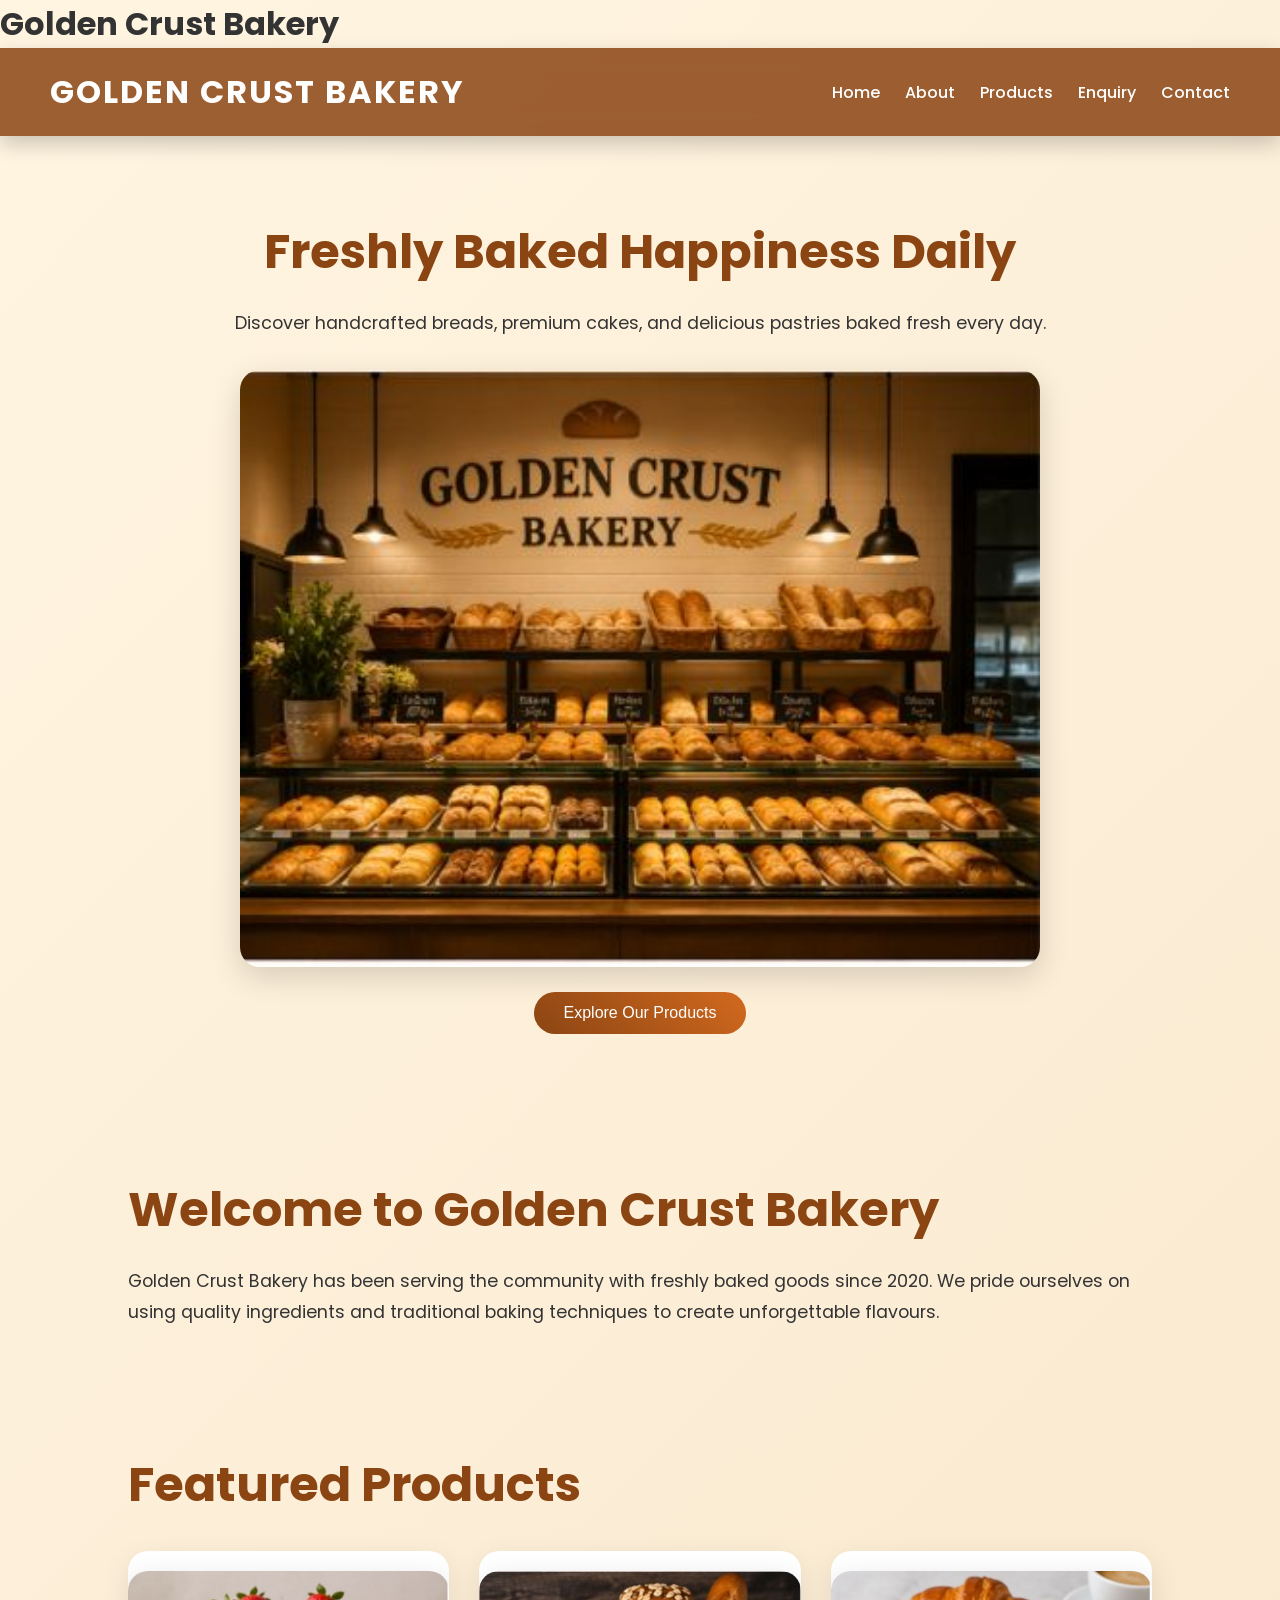
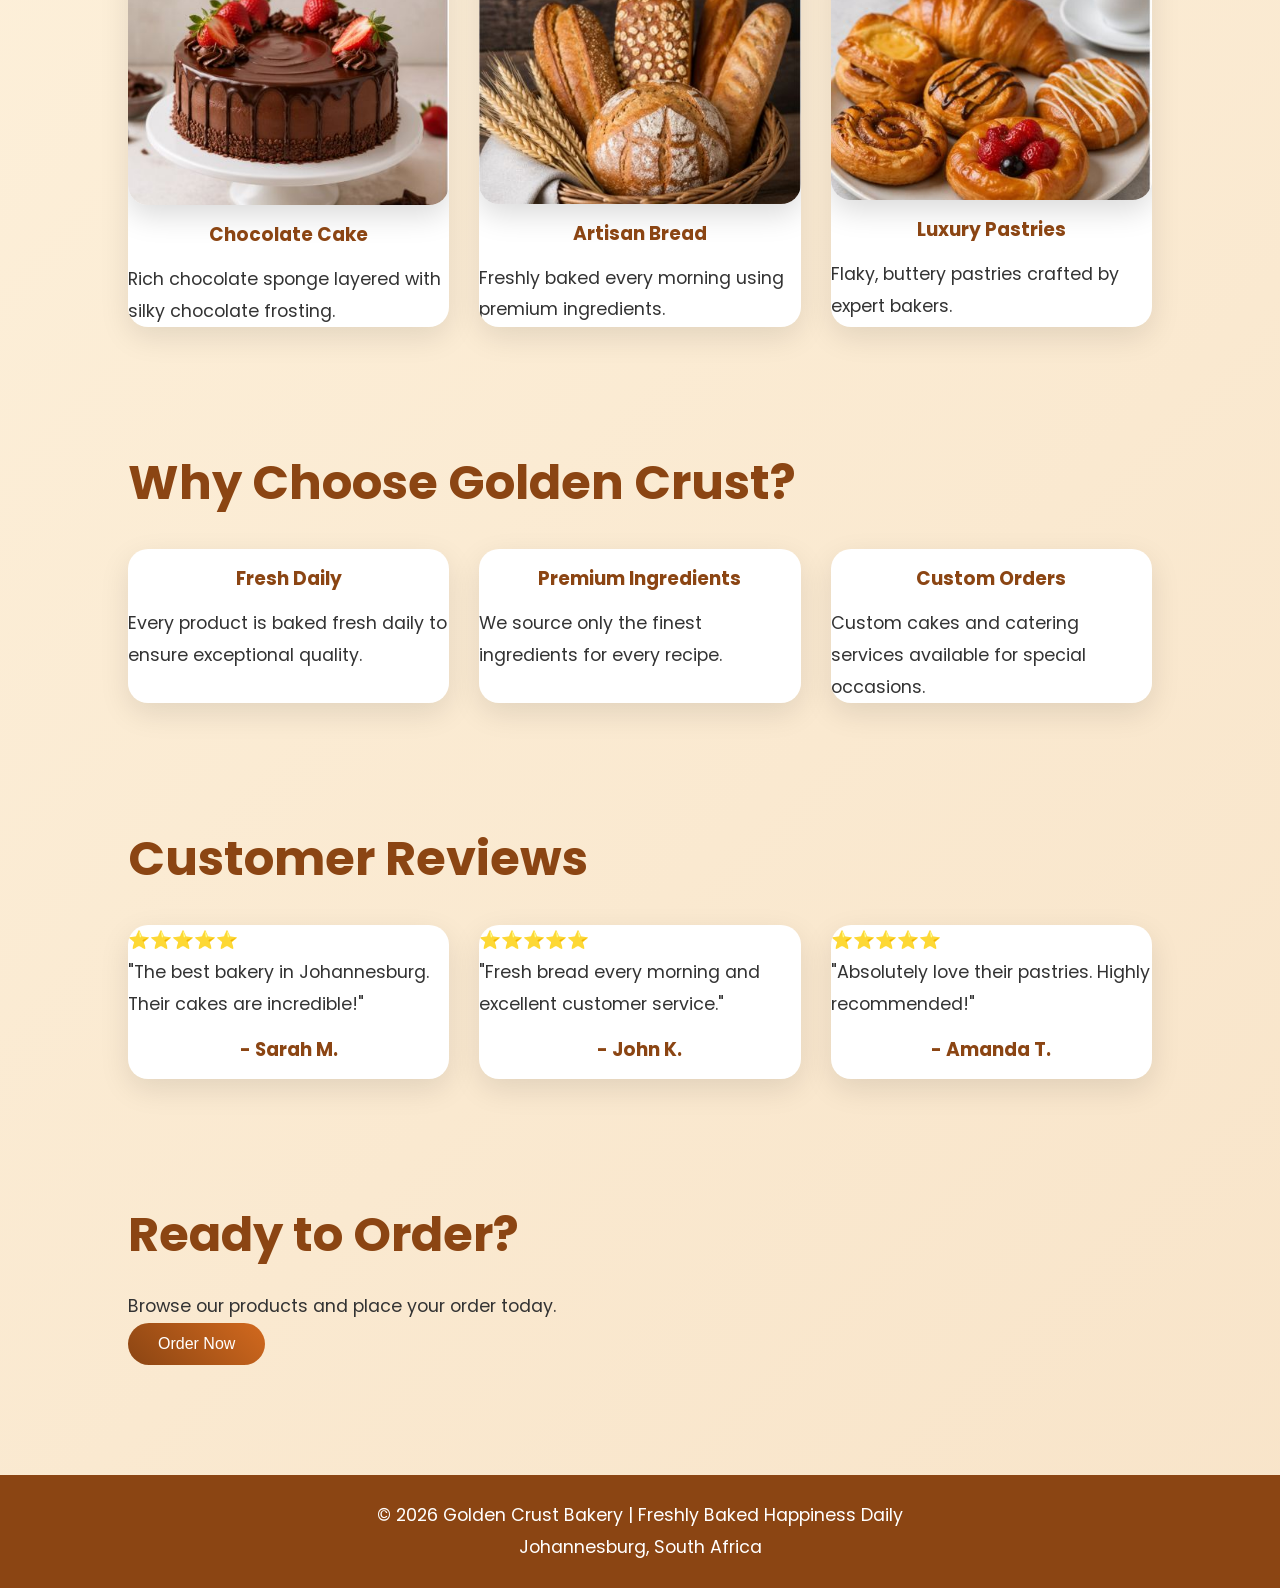
==== index.html @ 969fa95f "loader added the loading effect with the business name" ====
<body>
    <div id="loader">
    <h1>Golden Crust Bakery</h1>
</div>

<!-- ================= NAVIGATION BAR ================= -->
<header>
    <meta
name="description"
content="Golden Crust Bakery offers fresh bread, cakes and pastries in Johannesburg">

<meta
name="keywords"
content="bakery,cakes,bread,pastries">

<meta
name="author"
content="Your Name">
    <nav>
        <h1>Golden Crust Bakery</h1>

        <ul>
            <li><a href="index.html">Home</a></li>
            <li><a href="about.html">About</a></li>
            <li><a href="services.html">Products</a></li>
            <li><a href="enquiry.html">Enquiry</a></li>
            <li><a href="contact.html">Contact</a></li>
        </ul>
    </nav>
    <link rel="stylesheet" href="css/style.css">
</header>

<!-- ================= HERO SECTION ================= -->
<section class="hero">

    <h2>Freshly Baked Happiness Daily</h2>

    <p>
        Discover handcrafted breads, premium cakes,
        and delicious pastries baked fresh every day.
    </p>

    <img src="images/bakery.jpg" alt="Golden Crust Bakery">

    <br><br>

    <a href="services.html">
        <button>Explore Our Products</button>
    </a>

</section>

<!-- ================= WELCOME SECTION ================= -->
<section>

    <h2>Welcome to Golden Crust Bakery</h2>

    <p>
        Golden Crust Bakery has been serving the community
        with freshly baked goods since 2020. We pride ourselves
        on using quality ingredients and traditional baking
        techniques to create unforgettable flavours.
    </p>

</section>

<!-- ================= FEATURED PRODUCTS ================= -->
<section>

    <h2>Featured Products</h2>

    <div class="product-gallery">

        <div class="product-card">

            <img src="images/cake.jpg" alt="Chocolate Cake">

            <h3>Chocolate Cake</h3>

            <p>
                Rich chocolate sponge layered with
                silky chocolate frosting.
            </p>

        </div>

        <div class="product-card">

            <img src="images/bread.jpg" alt="Fresh Bread">

            <h3>Artisan Bread</h3>

            <p>
                Freshly baked every morning using
                premium ingredients.
            </p>

        </div>

        <div class="product-card">

            <img src="images/pastry.jpg" alt="Pastries">

            <h3>Luxury Pastries</h3>

            <p>
                Flaky, buttery pastries crafted
                by expert bakers.
            </p>

        </div>

    </div>

</section>

<!-- ================= WHY CHOOSE US ================= -->
<section>

    <h2>Why Choose Golden Crust?</h2>

    <div class="product-gallery">

        <div class="product-card">
            <h3>Fresh Daily</h3>
            <p>
                Every product is baked fresh daily
                to ensure exceptional quality.
            </p>
        </div>

        <div class="product-card">
            <h3>Premium Ingredients</h3>
            <p>
                We source only the finest ingredients
                for every recipe.
            </p>
        </div>

        <div class="product-card">
            <h3>Custom Orders</h3>
            <p>
                Custom cakes and catering services
                available for special occasions.
            </p>
        </div>

    </div>

</section>

<!-- ================= TESTIMONIALS ================= -->
<section>

    <h2>Customer Reviews</h2>

    <div class="product-gallery">

        <div class="product-card">
            <p>
                ⭐⭐⭐⭐⭐
            </p>

            <p>
                "The best bakery in Johannesburg.
                Their cakes are incredible!"
            </p>

            <h3>- Sarah M.</h3>
        </div>

        <div class="product-card">
            <p>
                ⭐⭐⭐⭐⭐
            </p>

            <p>
                "Fresh bread every morning and
                excellent customer service."
            </p>

            <h3>- John K.</h3>
        </div>

        <div class="product-card">
            <p>
                ⭐⭐⭐⭐⭐
            </p>

            <p>
                "Absolutely love their pastries.
                Highly recommended!"
            </p>

            <h3>- Amanda T.</h3>
        </div>

    </div>

</section>

<!-- ================= CALL TO ACTION ================= -->
<section>

    <h2>Ready to Order?</h2>

    <p>
        Browse our products and place your order today.
    </p>

    <a href="enquiry.html">
        <button>Order Now</button>
    </a>

</section>

<script src="js/script.js"></script>

<!-- ================= FOOTER ================= -->
<footer>

    <p>
        © 2026 Golden Crust Bakery | Freshly Baked Happiness Daily
    </p>

    <p>
        Johannesburg, South Africa
    </p>

</footer>

</body>
---- css/style.css ----
/* =========================
   GOOGLE FONT IMPORT
========================= */
@import url('https://fonts.googleapis.com/css2?family=Poppins:wght@300;400;500;600;700&display=swap');


*{
    margin:0;
    padding:0;
    box-sizing:border-box;
}

body{
    font-family:'Poppins',sans-serif;
    background:linear-gradient(135deg,#fff5e1,#f8e4c9);
    color:#333;
    min-height:100vh;
    overflow-x:hidden;
}



header{
    position:sticky;
    top:0;
    z-index:1000;
}

nav{
    display:flex;
    justify-content:space-between;
    align-items:center;

    padding:20px 50px;

    background:rgba(139,69,19,0.85);

    backdrop-filter:blur(12px);
    -webkit-backdrop-filter:blur(12px);

    box-shadow:0 8px 20px rgba(0,0,0,0.2);
}

nav h1{
    color:white;
    font-size:2rem;
    letter-spacing:2px;
    text-transform:uppercase;
}

nav ul{
    list-style:none;
    display:flex;
    gap:25px;
}

nav a{
    color:white;
    text-decoration:none;
    font-weight:500;
    transition:0.3s ease;
    position:relative;
}

/* Underline animation */

nav a::after{
    content:"";
    position:absolute;
    left:0;
    bottom:-5px;
    width:0%;
    height:2px;
    background:#FFD700;
    transition:0.3s;
}

nav a:hover::after{
    width:100%;
}

nav a:hover{
    color:#FFD700;
}

/* =========================
   HERO SECTION
========================= */

section{
    padding:60px 10%;
}

section:first-of-type{
    text-align:center;
}

h2{
    font-size:3rem;
    color:#8B4513;
    margin-bottom:20px;
}

p{
    font-size:1.1rem;
    line-height:1.8;
}

/* =========================
   IMAGES
========================= */

img{
    max-width:100%;
    height:auto;
    border-radius:20px;

    margin-top:20px;

    box-shadow:0 10px 30px rgba(0,0,0,0.15);

    transition:0.4s ease;
}

img:hover{
    transform:scale(1.05);
    box-shadow:0 15px 35px rgba(0,0,0,0.3);
}

/* =========================
   PRODUCT GALLERY
========================= */

.product-gallery{
    display:grid;
    grid-template-columns:repeat(auto-fit,minmax(300px,1fr));
    gap:30px;
    margin-top:30px;
}

.product-card{
    background:white;
    border-radius:20px;
    overflow:hidden;

    box-shadow:0 10px 30px rgba(0,0,0,0.1);

    transition:0.4s;
}

.product-card:hover{
    transform:translateY(-10px);
}

.product-card h3{
    text-align:center;
    padding:15px;
    color:#8B4513;
}

/* =========================
   BUTTONS
========================= */

button{
    background:linear-gradient(45deg,#8B4513,#D2691E);

    color:white;

    border:none;

    padding:12px 30px;

    border-radius:50px;

    cursor:pointer;

    font-size:1rem;

    transition:0.4s;
}

button:hover{
    transform:translateY(-3px);

    box-shadow:0 10px 20px rgba(139,69,19,0.4);
}

/* =========================
   FORM
========================= */

form{
    background:white;

    padding:30px;

    border-radius:20px;

    max-width:700px;

    margin:auto;

    box-shadow:0 10px 30px rgba(0,0,0,0.1);
}

input,
textarea{
    width:100%;

    padding:12px;

    margin-top:8px;
    margin-bottom:20px;

    border:1px solid #ddd;

    border-radius:10px;

    font-size:1rem;
}

input:focus,
textarea:focus{
    outline:none;

    border-color:#D2691E;

    box-shadow:0 0 10px rgba(210,105,30,0.4);
}



.contact-card{
    background:white;

    padding:25px;

    border-radius:20px;

    box-shadow:0 10px 30px rgba(0,0,0,0.1);

    margin-top:20px;
}

/* =========================
   FOOTER
========================= */

footer{
    background:#8B4513;

    color:white;

    text-align:center;

    padding:25px;

    margin-top:50px;
}

/* =========================
   SCROLLBAR
========================= */

::-webkit-scrollbar{
    width:10px;
}

::-webkit-scrollbar-track{
    background:#f3e3c4;
}

::-webkit-scrollbar-thumb{
    background:#8B4513;
    border-radius:10px;
}

::-webkit-scrollbar-thumb:hover{
    background:#D2691E;
}

/* =========================
   MOBILE RESPONSIVE
========================= */

@media(max-width:768px){

    nav{
        flex-direction:column;
        gap:15px;
    }

    nav ul{
        flex-direction:column;
        text-align:center;
    }

    h2{
        font-size:2rem;
    }
}
.hero{
    text-align:center;
    padding:80px 10%;
}

.hero img{
    margin-top:30px;
    max-width:800px;
    width:100%;
} 
.lightbox{

display:none;

position:fixed;

top:0;
left:0;

width:100%;
height:100%;

background:rgba(0,0,0,0.9);

z-index:9999;

}

.lightbox img{

position:absolute;

top:50%;
left:50%;

transform:translate(-50%,-50%);

max-width:80%;

max-height:80%;

}
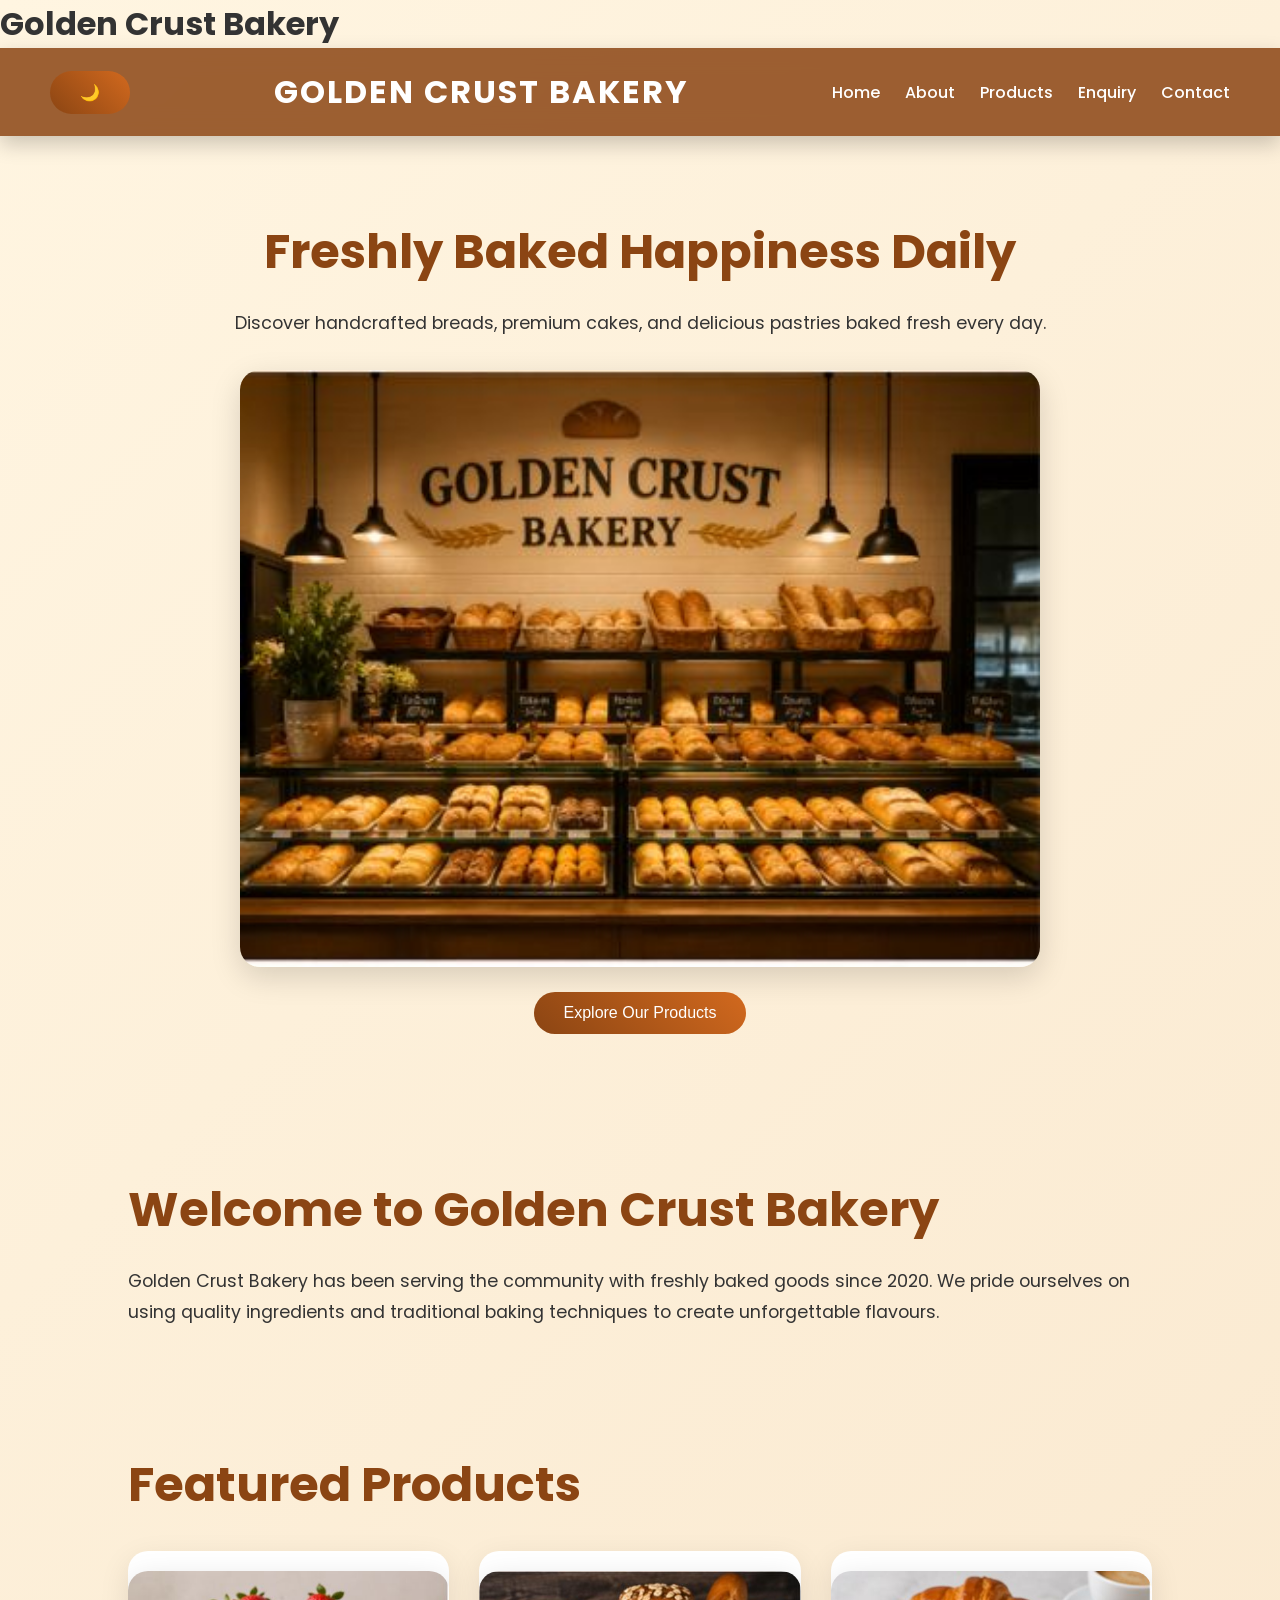
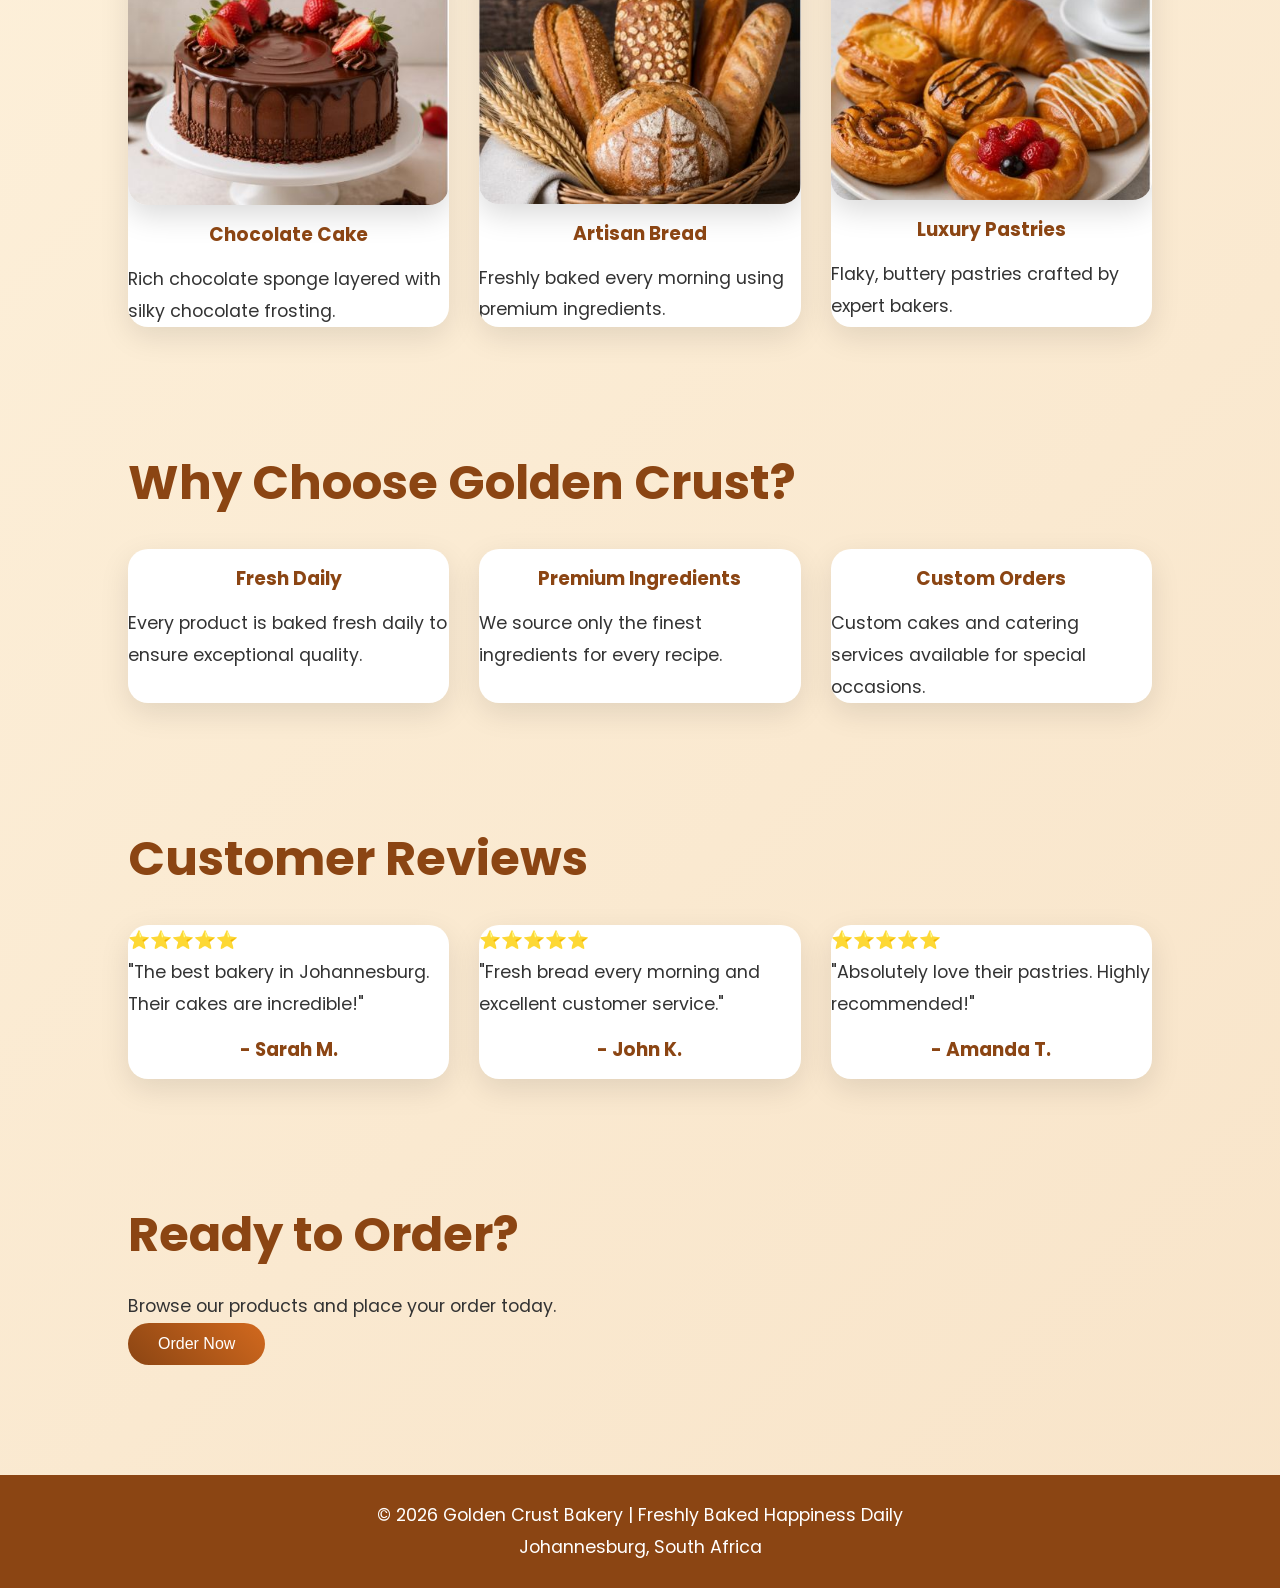
==== commit f35ce6ad: "dark mode dark mode setup for sensetive viewers" ====
--- a/index.html
+++ b/index.html
@@ -17,6 +17,7 @@
 name="author"
 content="Your Name">
     <nav>
+        <button id="darkModeBtn">🌙</button>
         <h1>Golden Crust Bakery</h1>
 
         <ul>
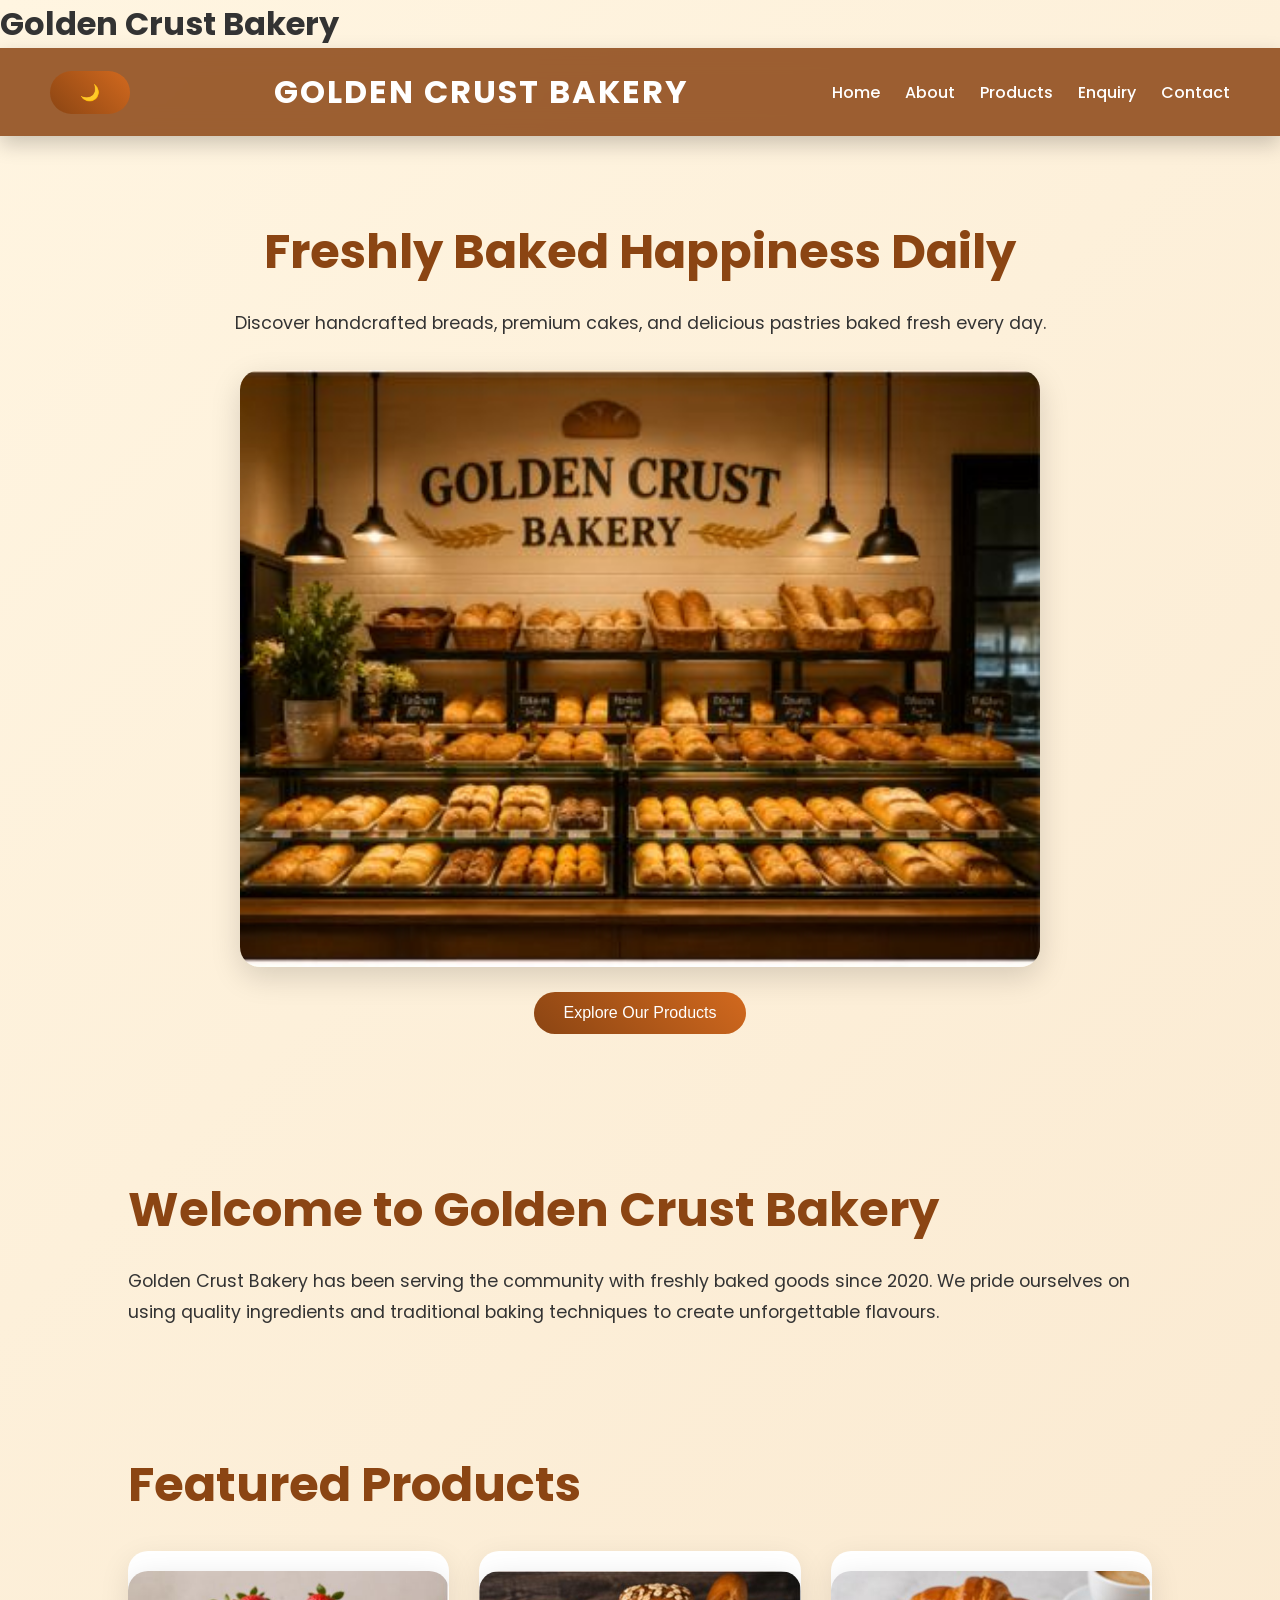
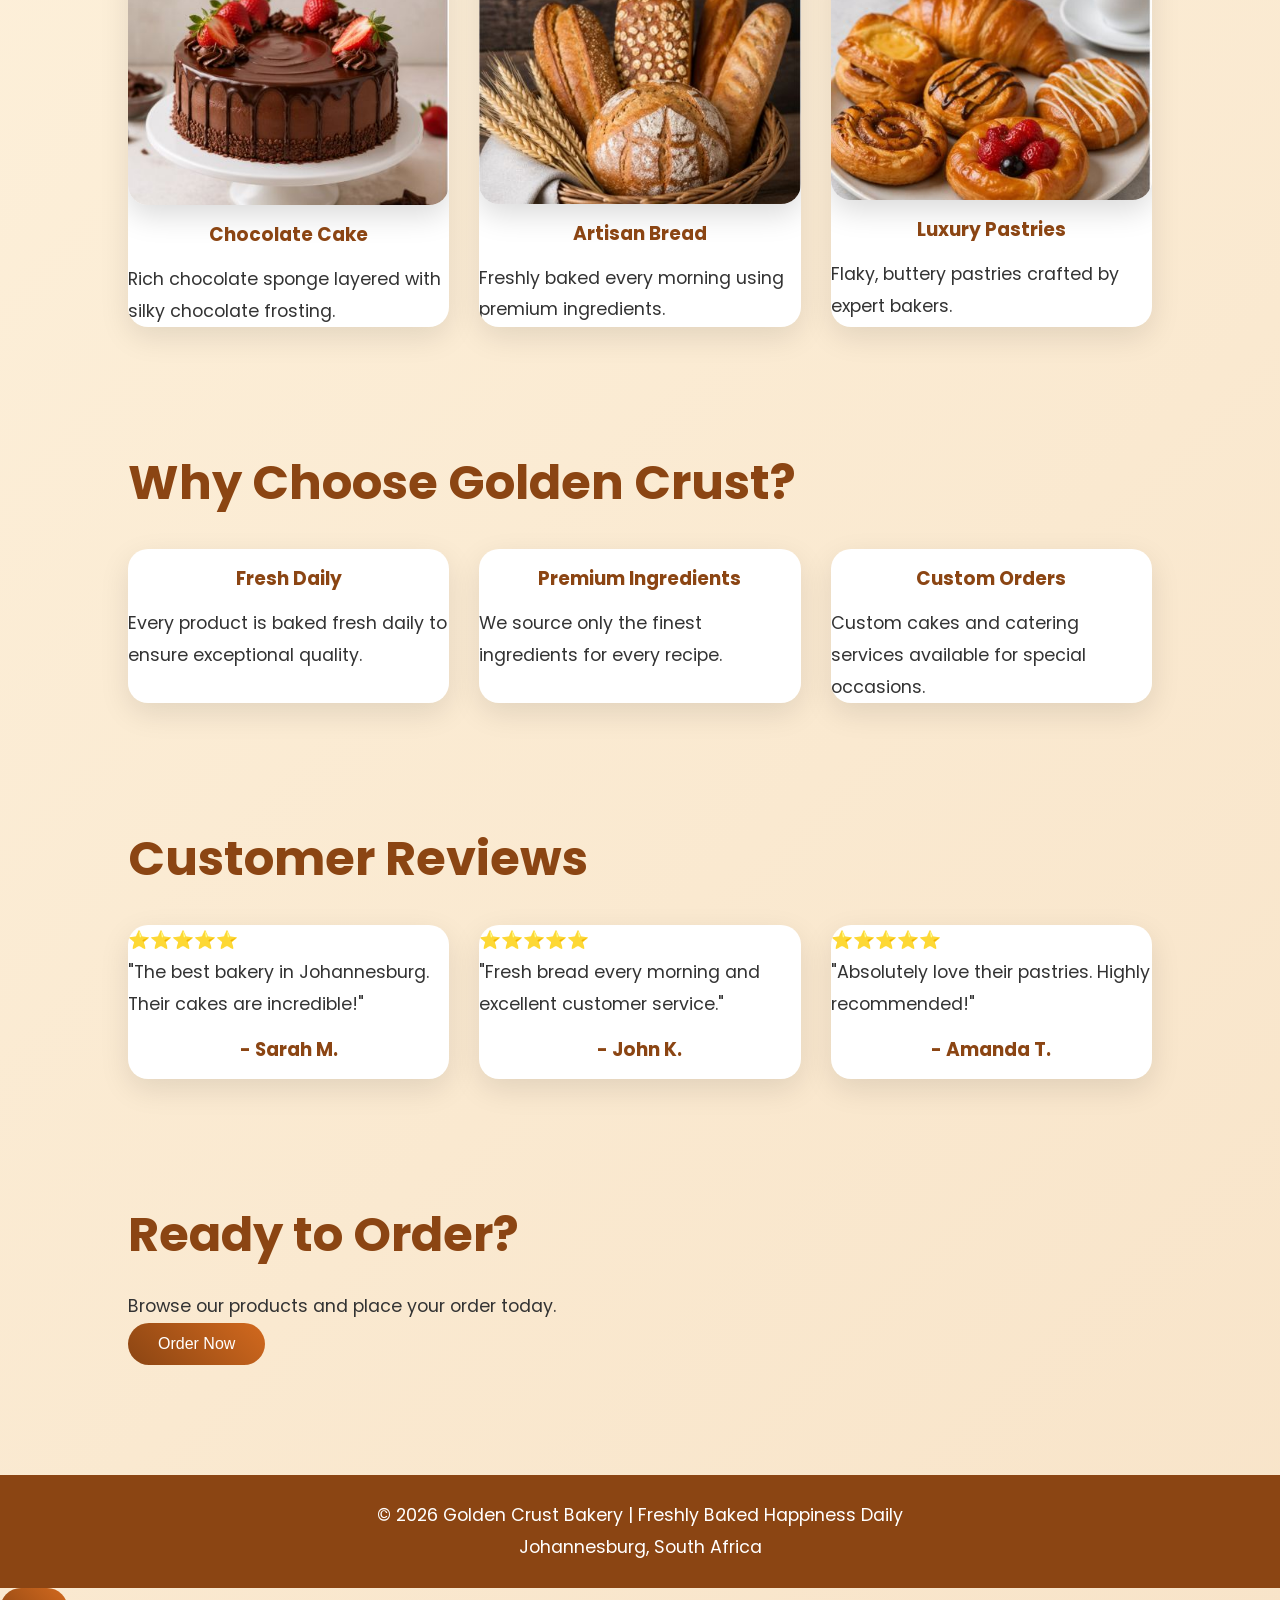
==== commit aa031ded: "back to top button BTT icon was added for simpler mode" ====
--- a/index.html
+++ b/index.html
@@ -229,5 +229,5 @@
     </p>
 
 </footer>
-
+<button id="topBtn">↑</button>
 </body>
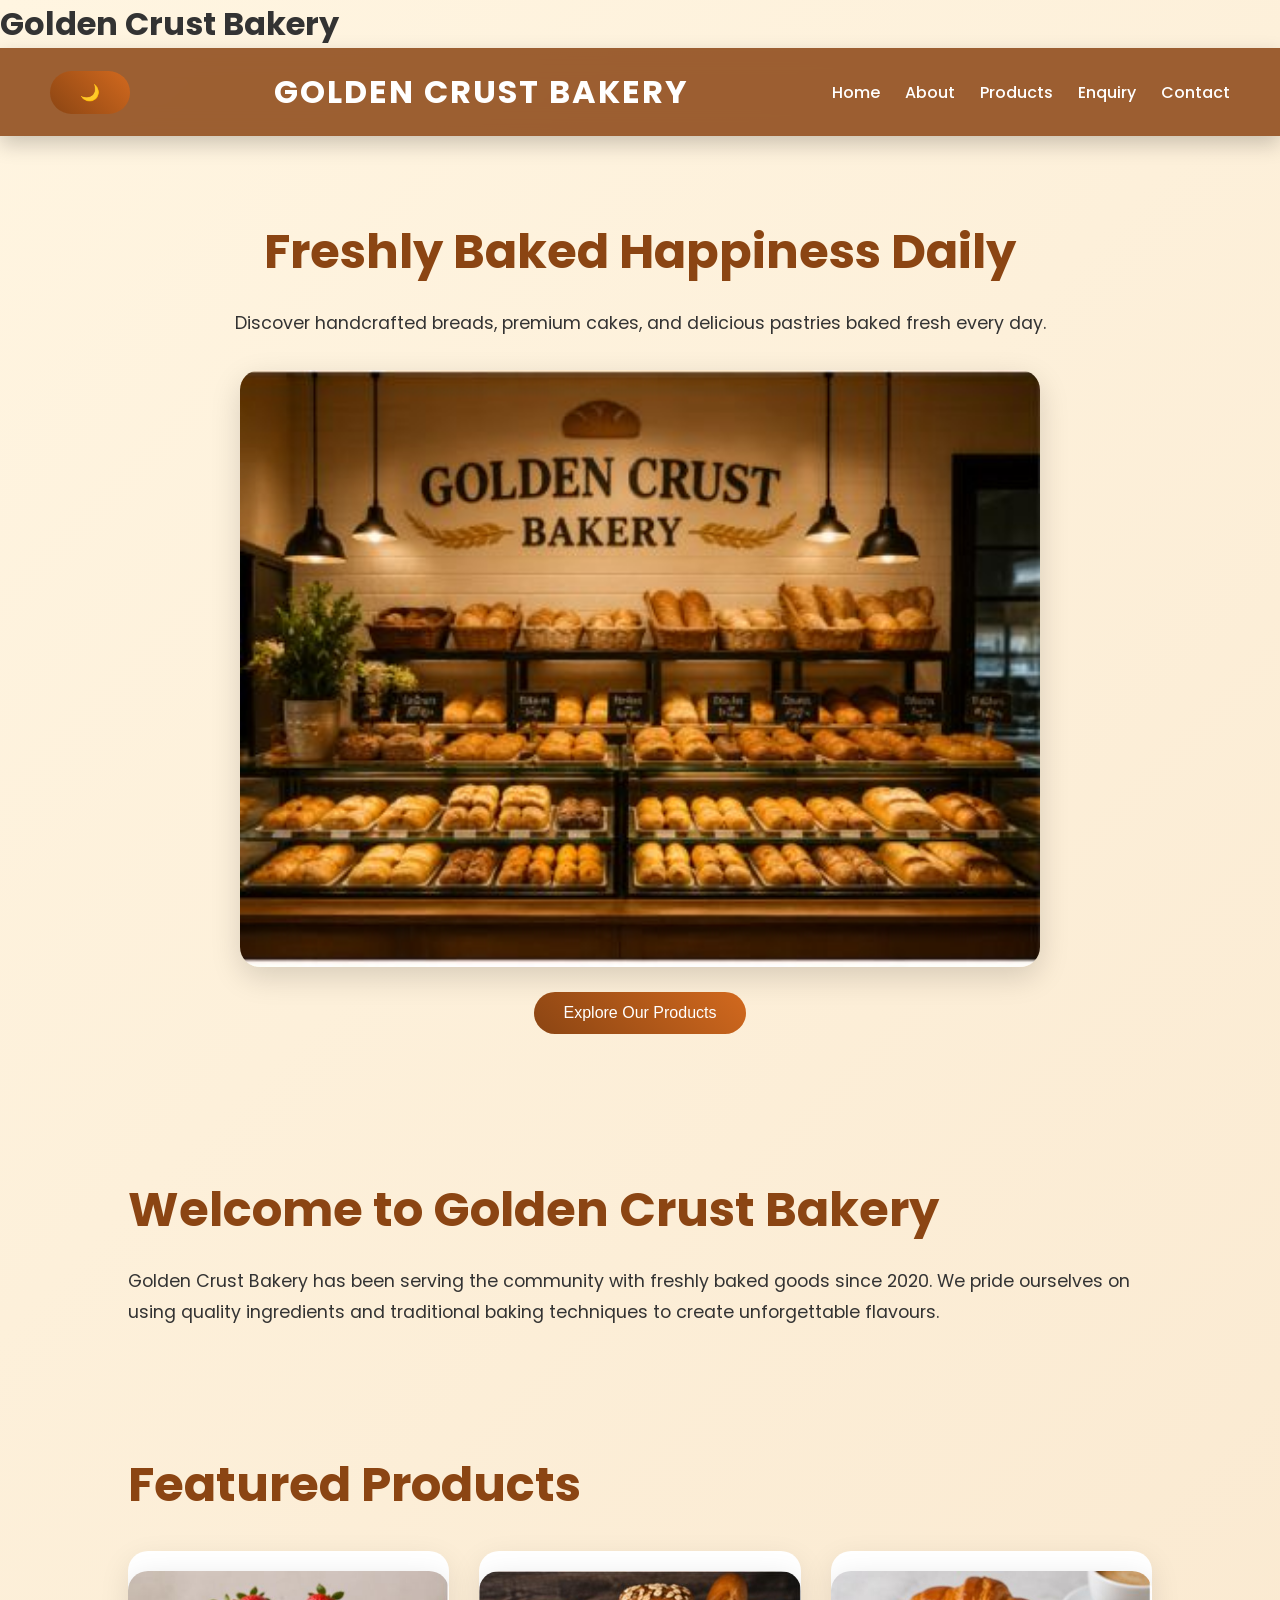
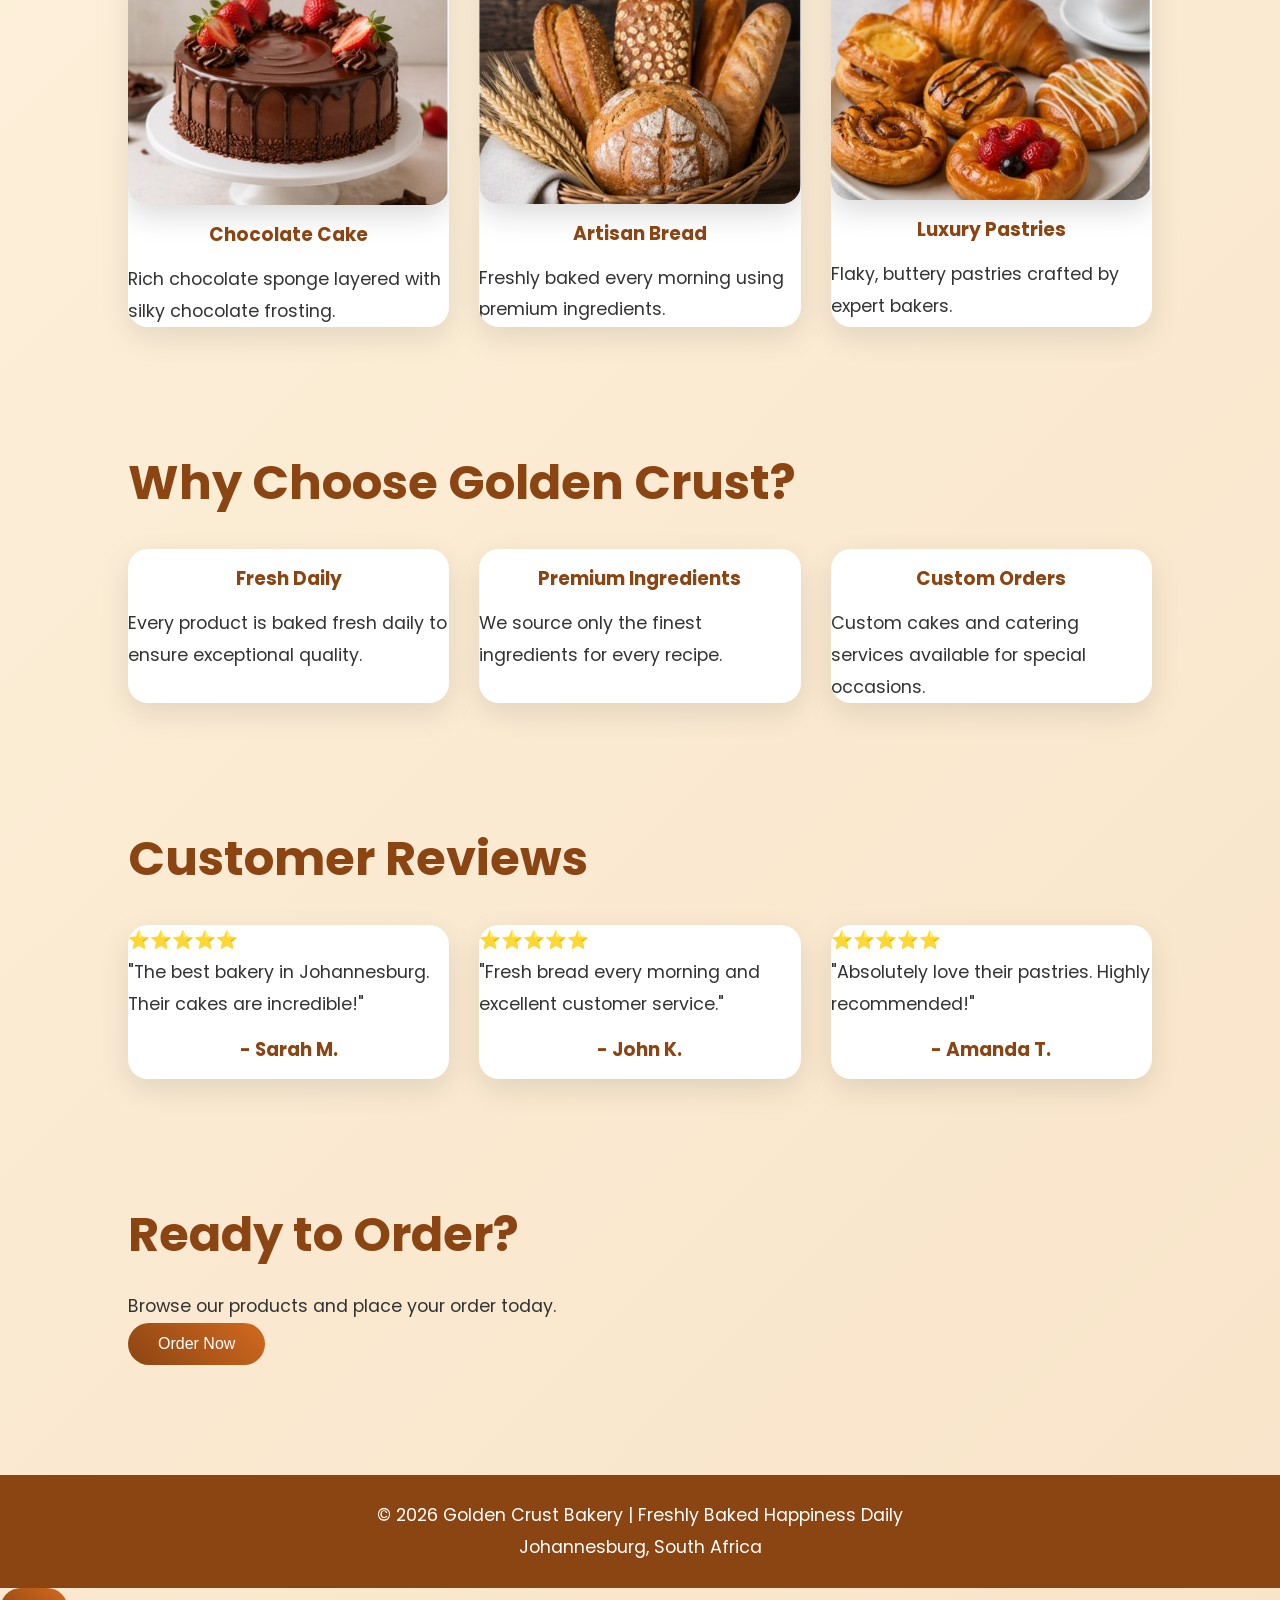
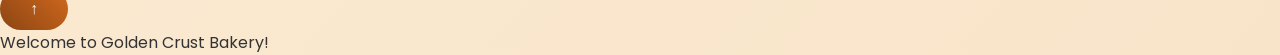
==== commit 764db553: "notification pop-up for more marks" ====
--- a/index.html
+++ b/index.html
@@ -230,4 +230,7 @@
 
 </footer>
 <button id="topBtn">↑</button>
+<div id="notification">
+    Welcome to Golden Crust Bakery!
+</div>
 </body>
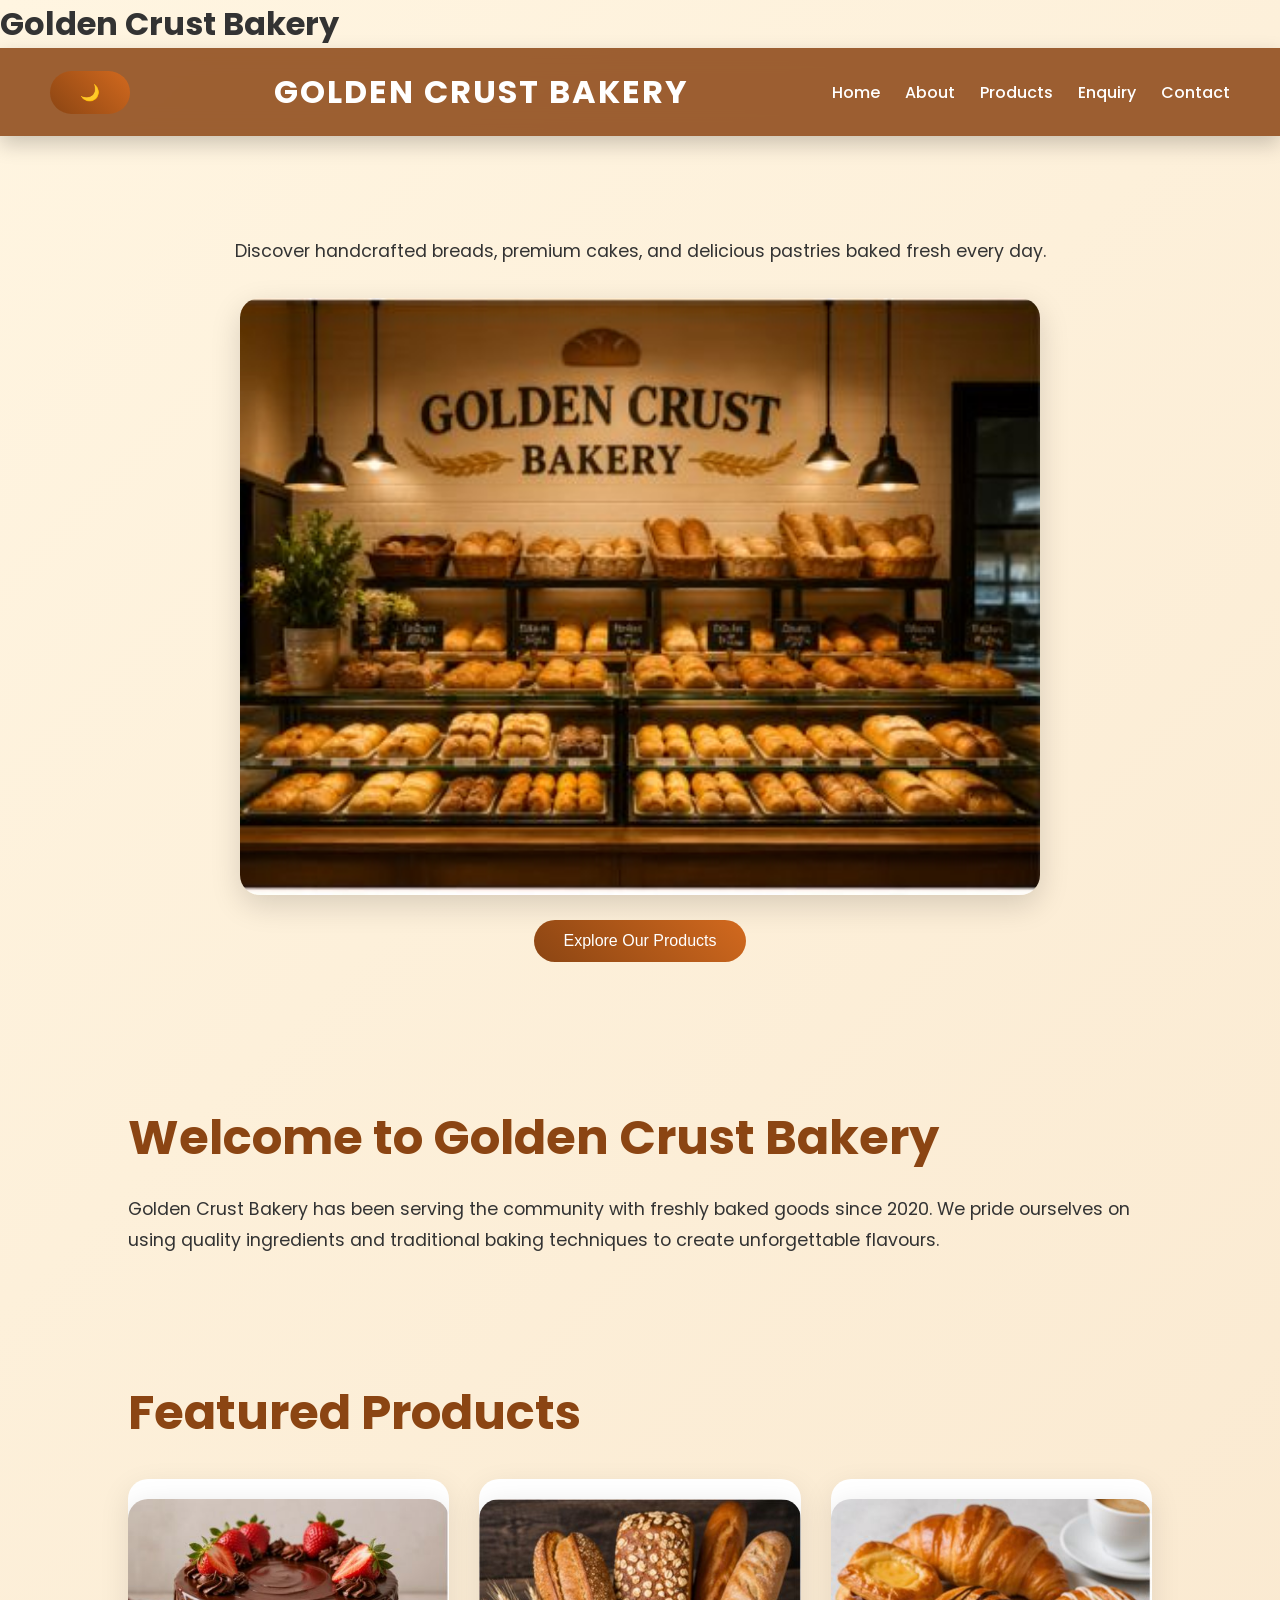
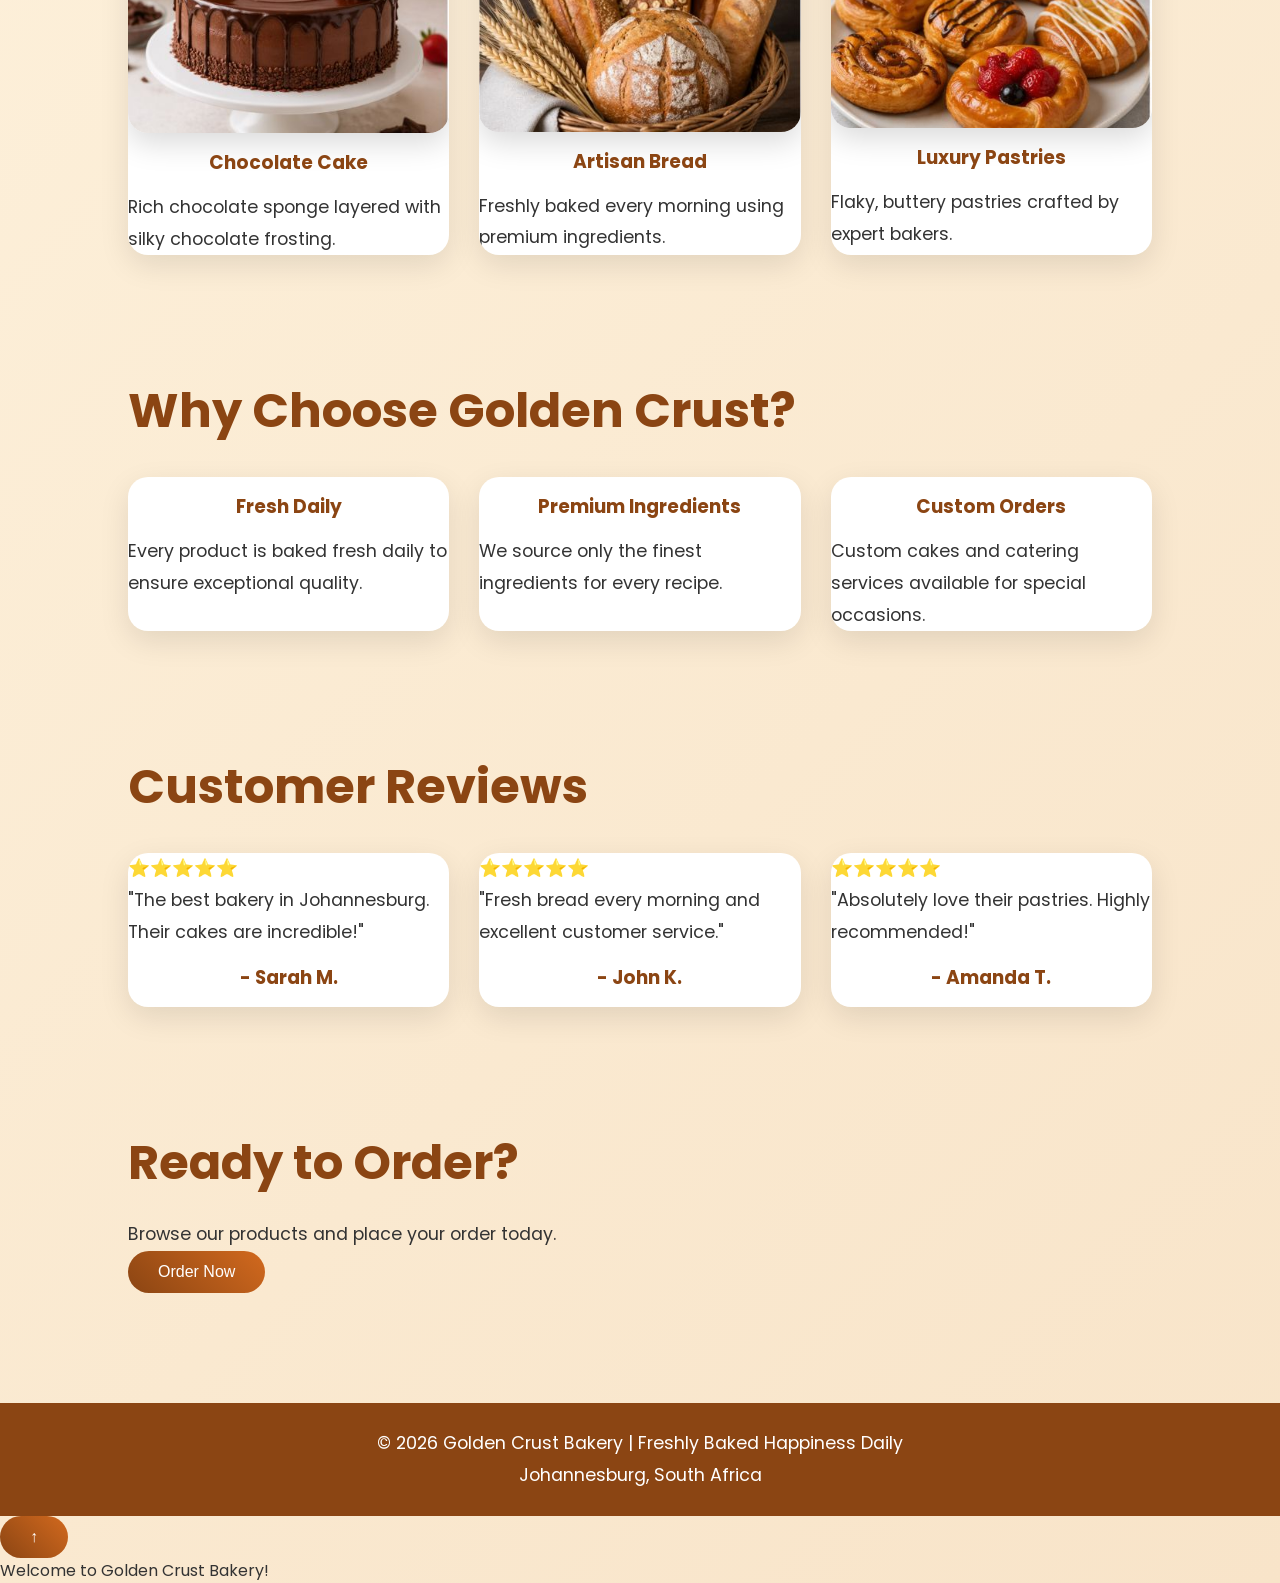
==== commit 14180c05: "typing her effect for a more modern feeling" ====
--- a/index.html
+++ b/index.html
@@ -34,7 +34,7 @@
 <!-- ================= HERO SECTION ================= -->
 <section class="hero">
 
-    <h2>Freshly Baked Happiness Daily</h2>
+    <h2 id="typing-text"></h2>
 
     <p>
         Discover handcrafted breads, premium cakes,
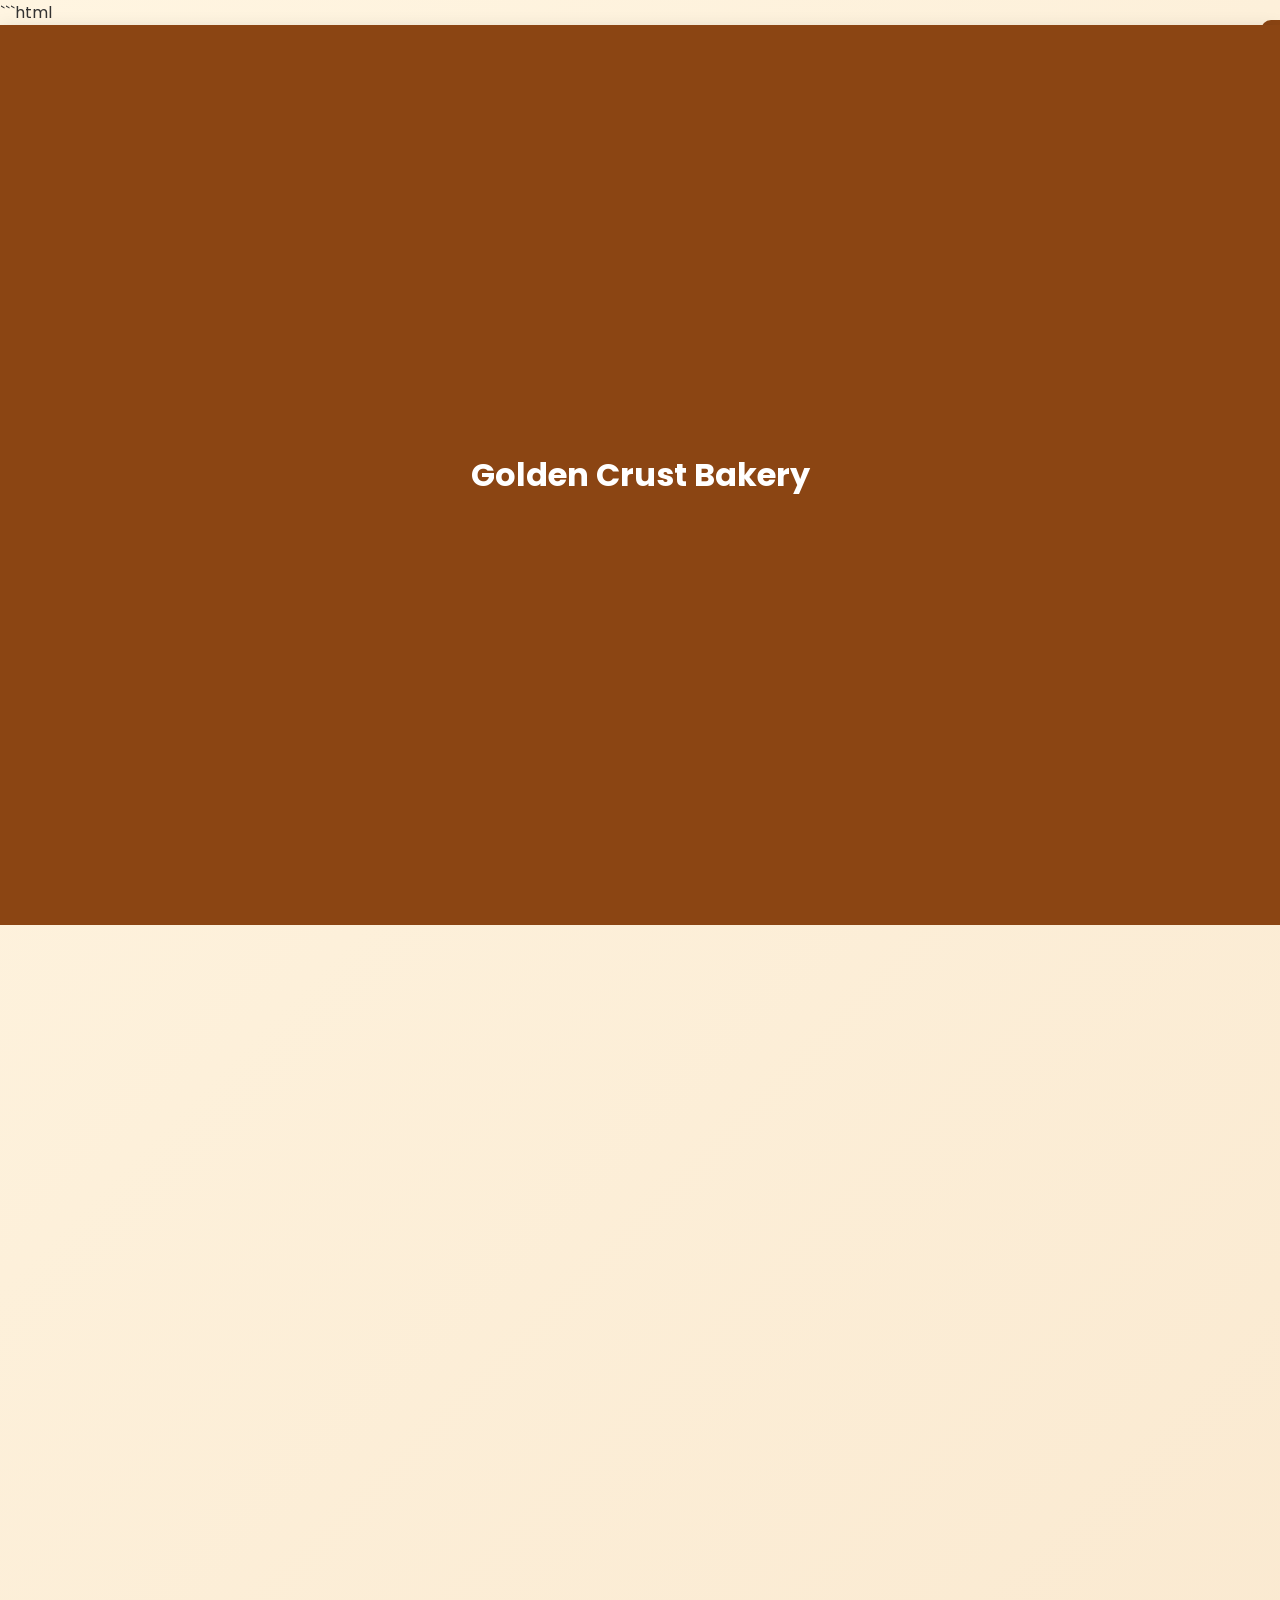
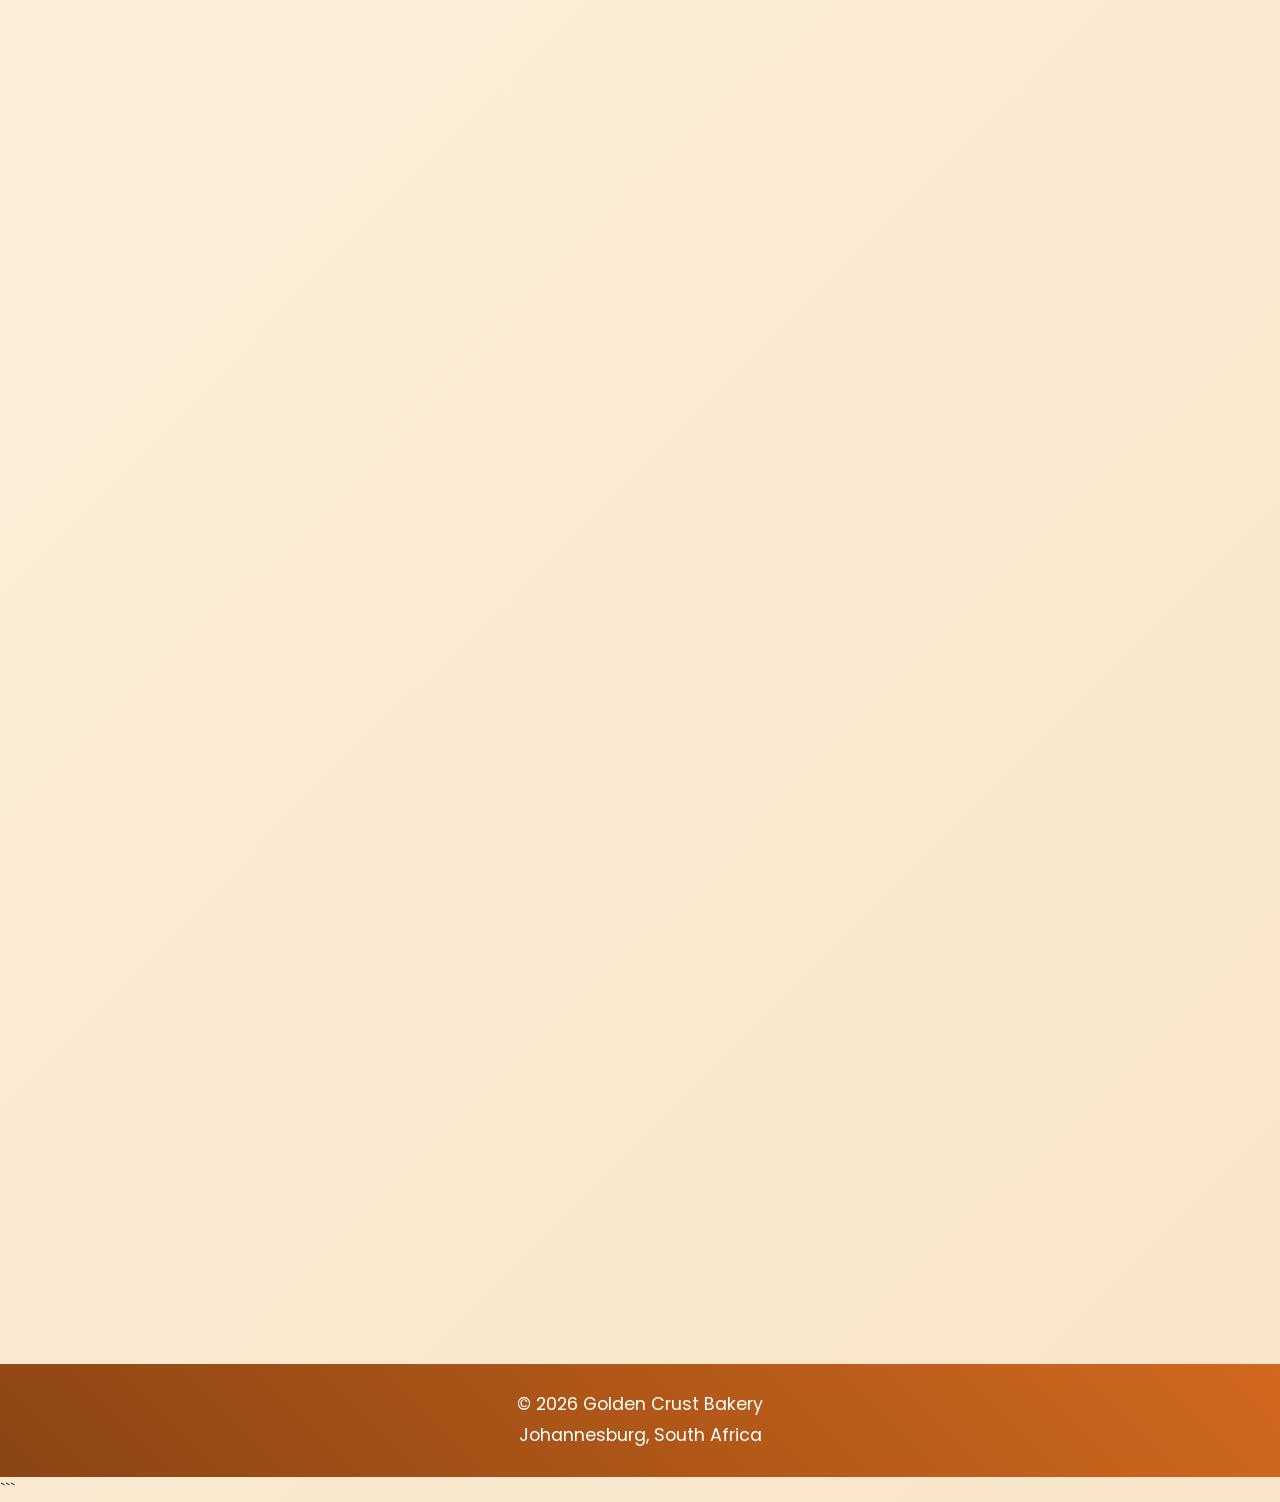
==== commit 9f7d2a63: "Update index.html updated the index file it had errors" ====
--- a/index.html
+++ b/index.html
@@ -1,236 +1,296 @@
+```html
+<!DOCTYPE html>
+<html lang="en">
+
+<head>
+
+    <!-- SEO Meta Tags -->
+    <meta charset="UTF-8">
+
+    <meta name="viewport"
+          content="width=device-width, initial-scale=1.0">
+
+    <meta name="description"
+          content="Golden Crust Bakery offers fresh bread, cakes and pastries in Johannesburg.">
+
+    <meta name="keywords"
+          content="bakery,cakes,bread,pastries,johannesburg">
+
+    <meta name="author"
+          content="Your Name">
+
+    <title>Golden Crust Bakery</title>
+
+    <!-- CSS -->
+    <link rel="stylesheet" href="css/style.css">
+
+</head>
+
 <body>
+
+    <!-- ================= LOADER ================= -->
     <div id="loader">
-    <h1>Golden Crust Bakery</h1>
-</div>
-
-<!-- ================= NAVIGATION BAR ================= -->
-<header>
-    <meta
-name="description"
-content="Golden Crust Bakery offers fresh bread, cakes and pastries in Johannesburg">
-
-<meta
-name="keywords"
-content="bakery,cakes,bread,pastries">
-
-<meta
-name="author"
-content="Your Name">
-    <nav>
-        <button id="darkModeBtn">🌙</button>
         <h1>Golden Crust Bakery</h1>
-
-        <ul>
-            <li><a href="index.html">Home</a></li>
-            <li><a href="about.html">About</a></li>
-            <li><a href="services.html">Products</a></li>
-            <li><a href="enquiry.html">Enquiry</a></li>
-            <li><a href="contact.html">Contact</a></li>
-        </ul>
-    </nav>
-    <link rel="stylesheet" href="css/style.css">
-</header>
-
-<!-- ================= HERO SECTION ================= -->
-<section class="hero">
-
-    <h2 id="typing-text"></h2>
-
-    <p>
-        Discover handcrafted breads, premium cakes,
-        and delicious pastries baked fresh every day.
-    </p>
-
-    <img src="images/bakery.jpg" alt="Golden Crust Bakery">
-
-    <br><br>
-
-    <a href="services.html">
-        <button>Explore Our Products</button>
-    </a>
-
-</section>
-
-<!-- ================= WELCOME SECTION ================= -->
-<section>
-
-    <h2>Welcome to Golden Crust Bakery</h2>
-
-    <p>
-        Golden Crust Bakery has been serving the community
-        with freshly baked goods since 2020. We pride ourselves
-        on using quality ingredients and traditional baking
-        techniques to create unforgettable flavours.
-    </p>
-
-</section>
-
-<!-- ================= FEATURED PRODUCTS ================= -->
-<section>
-
-    <h2>Featured Products</h2>
-
-    <div class="product-gallery">
-
-        <div class="product-card">
-
-            <img src="images/cake.jpg" alt="Chocolate Cake">
-
-            <h3>Chocolate Cake</h3>
-
-            <p>
-                Rich chocolate sponge layered with
-                silky chocolate frosting.
-            </p>
+    </div>
+
+    <!-- ================= NOTIFICATION ================= -->
+    <div id="notification">
+        Welcome to Golden Crust Bakery!
+    </div>
+
+    <!-- ================= NAVIGATION ================= -->
+    <header>
+
+        <nav>
+
+            <h1>Golden Crust Bakery</h1>
+
+            <button id="darkModeBtn">
+                🌙
+            </button>
+
+            <ul>
+
+                <li>
+                    <a href="index.html">Home</a>
+                </li>
+
+                <li>
+                    <a href="about.html">About</a>
+                </li>
+
+                <li>
+                    <a href="services.html">Products</a>
+                </li>
+
+                <li>
+                    <a href="enquiry.html">Enquiry</a>
+                </li>
+
+                <li>
+                    <a href="contact.html">Contact</a>
+                </li>
+
+            </ul>
+
+        </nav>
+
+    </header>
+
+    <!-- ================= HERO SECTION ================= -->
+    <section class="hero">
+
+        <h2 id="typing-text"></h2>
+
+        <p>
+            Discover handcrafted breads, premium cakes,
+            and delicious pastries baked fresh every day.
+        </p>
+
+        <img src="images/bakery.jpg"
+             alt="Golden Crust Bakery">
+
+        <br><br>
+
+        <a href="services.html" class="btn">
+            Explore Our Products
+        </a>
+
+    </section>
+
+    <!-- ================= WELCOME SECTION ================= -->
+    <section>
+
+        <h2>Welcome to Golden Crust Bakery</h2>
+
+        <p>
+            Golden Crust Bakery has proudly served
+            the Johannesburg community since 2020.
+            We specialise in handcrafted breads,
+            luxury cakes and delicious pastries.
+        </p>
+
+    </section>
+
+    <!-- ================= FEATURED PRODUCTS ================= -->
+    <section>
+
+        <h2>Featured Products</h2>
+
+        <div class="product-gallery">
+
+            <div class="product-card">
+
+                <img src="images/cake.jpg"
+                     alt="Chocolate Cake">
+
+                <h3>Chocolate Cake</h3>
+
+                <p>
+                    Rich chocolate sponge layered
+                    with silky chocolate frosting.
+                </p>
+
+            </div>
+
+            <div class="product-card">
+
+                <img src="images/bread.jpg"
+                     alt="Fresh Bread">
+
+                <h3>Artisan Bread</h3>
+
+                <p>
+                    Freshly baked every morning
+                    using premium ingredients.
+                </p>
+
+            </div>
+
+            <div class="product-card">
+
+                <img src="images/pastry.jpg"
+                     alt="Luxury Pastries">
+
+                <h3>Luxury Pastries</h3>
+
+                <p>
+                    Flaky buttery pastries crafted
+                    by expert bakers.
+                </p>
+
+            </div>
 
         </div>
 
-        <div class="product-card">
-
-            <img src="images/bread.jpg" alt="Fresh Bread">
-
-            <h3>Artisan Bread</h3>
-
-            <p>
-                Freshly baked every morning using
-                premium ingredients.
-            </p>
+    </section>
+
+    <!-- ================= WHY CHOOSE US ================= -->
+    <section>
+
+        <h2>Why Choose Golden Crust?</h2>
+
+        <div class="product-gallery">
+
+            <div class="product-card">
+
+                <h3>Fresh Daily</h3>
+
+                <p>
+                    Every product is baked fresh
+                    every day.
+                </p>
+
+            </div>
+
+            <div class="product-card">
+
+                <h3>Premium Ingredients</h3>
+
+                <p>
+                    We use only the finest ingredients.
+                </p>
+
+            </div>
+
+            <div class="product-card">
+
+                <h3>Custom Orders</h3>
+
+                <p>
+                    Cakes and catering for special
+                    occasions.
+                </p>
+
+            </div>
 
         </div>
 
-        <div class="product-card">
-
-            <img src="images/pastry.jpg" alt="Pastries">
-
-            <h3>Luxury Pastries</h3>
-
-            <p>
-                Flaky, buttery pastries crafted
-                by expert bakers.
-            </p>
+    </section>
+
+    <!-- ================= TESTIMONIALS ================= -->
+    <section>
+
+        <h2>Customer Reviews</h2>
+
+        <div class="product-gallery">
+
+            <div class="product-card">
+
+                <p>⭐⭐⭐⭐⭐</p>
+
+                <p>
+                    The best bakery in Johannesburg.
+                </p>
+
+                <h3>- Sarah M.</h3>
+
+            </div>
+
+            <div class="product-card">
+
+                <p>⭐⭐⭐⭐⭐</p>
+
+                <p>
+                    Fresh bread every morning.
+                </p>
+
+                <h3>- John K.</h3>
+
+            </div>
+
+            <div class="product-card">
+
+                <p>⭐⭐⭐⭐⭐</p>
+
+                <p>
+                    Amazing pastries and service.
+                </p>
+
+                <h3>- Amanda T.</h3>
+
+            </div>
 
         </div>
 
-    </div>
-
-</section>
-
-<!-- ================= WHY CHOOSE US ================= -->
-<section>
-
-    <h2>Why Choose Golden Crust?</h2>
-
-    <div class="product-gallery">
-
-        <div class="product-card">
-            <h3>Fresh Daily</h3>
-            <p>
-                Every product is baked fresh daily
-                to ensure exceptional quality.
-            </p>
-        </div>
-
-        <div class="product-card">
-            <h3>Premium Ingredients</h3>
-            <p>
-                We source only the finest ingredients
-                for every recipe.
-            </p>
-        </div>
-
-        <div class="product-card">
-            <h3>Custom Orders</h3>
-            <p>
-                Custom cakes and catering services
-                available for special occasions.
-            </p>
-        </div>
-
-    </div>
-
-</section>
-
-<!-- ================= TESTIMONIALS ================= -->
-<section>
-
-    <h2>Customer Reviews</h2>
-
-    <div class="product-gallery">
-
-        <div class="product-card">
-            <p>
-                ⭐⭐⭐⭐⭐
-            </p>
-
-            <p>
-                "The best bakery in Johannesburg.
-                Their cakes are incredible!"
-            </p>
-
-            <h3>- Sarah M.</h3>
-        </div>
-
-        <div class="product-card">
-            <p>
-                ⭐⭐⭐⭐⭐
-            </p>
-
-            <p>
-                "Fresh bread every morning and
-                excellent customer service."
-            </p>
-
-            <h3>- John K.</h3>
-        </div>
-
-        <div class="product-card">
-            <p>
-                ⭐⭐⭐⭐⭐
-            </p>
-
-            <p>
-                "Absolutely love their pastries.
-                Highly recommended!"
-            </p>
-
-            <h3>- Amanda T.</h3>
-        </div>
-
-    </div>
-
-</section>
-
-<!-- ================= CALL TO ACTION ================= -->
-<section>
-
-    <h2>Ready to Order?</h2>
-
-    <p>
-        Browse our products and place your order today.
-    </p>
-
-    <a href="enquiry.html">
-        <button>Order Now</button>
-    </a>
-
-</section>
-
-<script src="js/script.js"></script>
-
-<!-- ================= FOOTER ================= -->
-<footer>
-
-    <p>
-        © 2026 Golden Crust Bakery | Freshly Baked Happiness Daily
-    </p>
-
-    <p>
-        Johannesburg, South Africa
-    </p>
-
-</footer>
-<button id="topBtn">↑</button>
-<div id="notification">
-    Welcome to Golden Crust Bakery!
-</div>
-</body>+    </section>
+
+    <!-- ================= CALL TO ACTION ================= -->
+    <section>
+
+        <h2>Ready To Order?</h2>
+
+        <p>
+            Browse our products and place your order today.
+        </p>
+
+        <a href="enquiry.html" class="btn">
+            Order Now
+        </a>
+
+    </section>
+
+    <!-- ================= FOOTER ================= -->
+    <footer>
+
+        <p>
+            © 2026 Golden Crust Bakery
+        </p>
+
+        <p>
+            Johannesburg, South Africa
+        </p>
+
+    </footer>
+
+    <!-- ================= BACK TO TOP ================= -->
+    <button id="topBtn">
+        ↑
+    </button>
+
+    <!-- ================= JAVASCRIPT ================= -->
+    <script src="js/script.js"></script>
+
+</body>
+</html>
+```
--- a/css/style.css
+++ b/css/style.css
@@ -1,8 +1,15 @@
 /* =========================
-   GOOGLE FONT IMPORT
+    GOOGLE FONT IMPORT
 ========================= */
 @import url('https://fonts.googleapis.com/css2?family=Poppins:wght@300;400;500;600;700&display=swap');
 
+/* =========================
+   GLOBAL SETTINGS
+========================= */
+
+html{
+    scroll-behavior:smooth;
+}
 
 *{
     margin:0;
@@ -18,7 +25,9 @@
     overflow-x:hidden;
 }
 
-
+/* =========================
+   HEADER & NAVIGATION
+========================= */
 
 header{
     position:sticky;
@@ -39,6 +48,8 @@
     -webkit-backdrop-filter:blur(12px);
 
     box-shadow:0 8px 20px rgba(0,0,0,0.2);
+
+    border-bottom:1px solid rgba(255,255,255,0.2);
 }
 
 nav h1{
@@ -46,6 +57,9 @@
     font-size:2rem;
     letter-spacing:2px;
     text-transform:uppercase;
+
+    text-shadow:
+    0 0 10px rgba(255,215,0,0.5);
 }
 
 nav ul{
@@ -61,8 +75,6 @@
     transition:0.3s ease;
     position:relative;
 }
-
-/* Underline animation */
 
 nav a::after{
     content:"";
@@ -87,125 +99,273 @@
    HERO SECTION
 ========================= */
 
+.hero{
+
+    text-align:center;
+
+    padding:120px 10%;
+
+    background:
+    linear-gradient(
+    135deg,
+    rgba(255,245,225,0.7),
+    rgba(248,228,201,0.9)
+    );
+
+}
+
+.hero img{
+
+    margin-top:30px;
+
+    max-width:800px;
+
+    width:100%;
+
+    animation:
+    float 4s ease-in-out infinite;
+
+}
+
+@keyframes float{
+
+0%{
+transform:translateY(0px);
+}
+
+50%{
+transform:translateY(-10px);
+}
+
+100%{
+transform:translateY(0px);
+}
+
+}
+
+/* =========================
+   SECTIONS
+========================= */
+
 section{
+
     padding:60px 10%;
-}
-
-section:first-of-type{
+
+    opacity:0;
+
+    transform:translateY(40px);
+
+    transition:1s;
+
+}
+
+section.visible{
+
+    opacity:1;
+
+    transform:translateY(0);
+
+}
+
+h2{
+
+    font-size:3rem;
+
+    color:#8B4513;
+
+    margin-bottom:20px;
+
+}
+
+h3{
+
+    color:#8B4513;
+
+}
+
+p{
+
+    font-size:1.1rem;
+
+    line-height:1.8;
+
+}
+
+/* =========================
+   IMAGES
+========================= */
+
+img{
+
+    max-width:100%;
+
+    height:auto;
+
+    border-radius:20px;
+
+    margin-top:20px;
+
+    box-shadow:
+    0 10px 30px rgba(0,0,0,0.15);
+
+    transition:0.4s ease;
+
+}
+
+img:hover{
+
+    transform:scale(1.05);
+
+    box-shadow:
+    0 15px 35px rgba(0,0,0,0.3);
+
+}
+
+/* =========================
+   PRODUCT GALLERY
+========================= */
+
+.product-gallery{
+
+    display:grid;
+
+    grid-template-columns:
+    repeat(auto-fit,minmax(300px,1fr));
+
+    gap:30px;
+
+    margin-top:30px;
+
+}
+
+.product-card{
+
+    background:white;
+
+    border-radius:20px;
+
+    overflow:hidden;
+
+    box-shadow:
+    0 10px 30px rgba(0,0,0,0.1);
+
+    transition:0.4s;
+
+    backdrop-filter:blur(10px);
+
+    -webkit-backdrop-filter:blur(10px);
+
+}
+
+.product-card:hover{
+
+    transform:
+    translateY(-10px)
+    scale(1.03);
+
+    box-shadow:
+    0 15px 35px
+    rgba(0,0,0,0.2);
+
+}
+
+.product-card h3{
+
     text-align:center;
-}
-
-h2{
-    font-size:3rem;
-    color:#8B4513;
-    margin-bottom:20px;
-}
-
-p{
-    font-size:1.1rem;
-    line-height:1.8;
-}
-
-/* =========================
-   IMAGES
-========================= */
-
-img{
-    max-width:100%;
-    height:auto;
+
+    padding:15px;
+
+}
+
+/* =========================
+   SEARCH BAR
+========================= */
+
+#searchInput{
+
+    width:100%;
+
+    max-width:500px;
+
+    display:block;
+
+    margin:20px auto;
+
+    padding:15px;
+
+    border:none;
+
+    border-radius:50px;
+
+    font-size:1rem;
+
+    box-shadow:
+    0 5px 15px rgba(0,0,0,0.15);
+
+}
+
+/* =========================
+   BUTTONS
+========================= */
+
+button{
+
+    background:
+    linear-gradient(
+    45deg,
+    #8B4513,
+    #D2691E
+    );
+
+    color:white;
+
+    border:none;
+
+    padding:12px 30px;
+
+    border-radius:50px;
+
+    cursor:pointer;
+
+    font-size:1rem;
+
+    transition:0.4s;
+
+}
+
+button:hover{
+
+    transform:translateY(-3px);
+
+    box-shadow:
+    0 10px 20px rgba(139,69,19,0.4);
+
+}
+
+/* =========================
+   FORMS
+========================= */
+
+form{
+
+    background:white;
+
+    padding:30px;
+
     border-radius:20px;
 
-    margin-top:20px;
-
-    box-shadow:0 10px 30px rgba(0,0,0,0.15);
-
-    transition:0.4s ease;
-}
-
-img:hover{
-    transform:scale(1.05);
-    box-shadow:0 15px 35px rgba(0,0,0,0.3);
-}
-
-/* =========================
-   PRODUCT GALLERY
-========================= */
-
-.product-gallery{
-    display:grid;
-    grid-template-columns:repeat(auto-fit,minmax(300px,1fr));
-    gap:30px;
-    margin-top:30px;
-}
-
-.product-card{
-    background:white;
-    border-radius:20px;
-    overflow:hidden;
-
-    box-shadow:0 10px 30px rgba(0,0,0,0.1);
-
-    transition:0.4s;
-}
-
-.product-card:hover{
-    transform:translateY(-10px);
-}
-
-.product-card h3{
-    text-align:center;
-    padding:15px;
-    color:#8B4513;
-}
-
-/* =========================
-   BUTTONS
-========================= */
-
-button{
-    background:linear-gradient(45deg,#8B4513,#D2691E);
-
-    color:white;
-
-    border:none;
-
-    padding:12px 30px;
-
-    border-radius:50px;
-
-    cursor:pointer;
-
-    font-size:1rem;
-
-    transition:0.4s;
-}
-
-button:hover{
-    transform:translateY(-3px);
-
-    box-shadow:0 10px 20px rgba(139,69,19,0.4);
-}
-
-/* =========================
-   FORM
-========================= */
-
-form{
-    background:white;
-
-    padding:30px;
-
-    border-radius:20px;
-
     max-width:700px;
 
     margin:auto;
 
-    box-shadow:0 10px 30px rgba(0,0,0,0.1);
+    box-shadow:
+    0 10px 30px rgba(0,0,0,0.1);
+
 }
 
 input,
 textarea{
+
     width:100%;
 
     padding:12px;
@@ -218,29 +378,183 @@
     border-radius:10px;
 
     font-size:1rem;
+
 }
 
 input:focus,
 textarea:focus{
+
     outline:none;
 
     border-color:#D2691E;
 
-    box-shadow:0 0 10px rgba(210,105,30,0.4);
-}
-
-
+    box-shadow:
+    0 0 10px rgba(210,105,30,0.4);
+
+}
+
+/* =========================
+   CONTACT CARDS
+========================= */
 
 .contact-card{
+
     background:white;
 
     padding:25px;
 
     border-radius:20px;
 
-    box-shadow:0 10px 30px rgba(0,0,0,0.1);
+    box-shadow:
+    0 10px 30px rgba(0,0,0,0.1);
 
     margin-top:20px;
+
+}
+
+/* =========================
+   LIGHTBOX
+========================= */
+
+.lightbox{
+
+    display:none;
+
+    position:fixed;
+
+    top:0;
+    left:0;
+
+    width:100%;
+    height:100%;
+
+    background:rgba(0,0,0,0.9);
+
+    z-index:9999;
+
+}
+
+.lightbox img{
+
+    position:absolute;
+
+    top:50%;
+    left:50%;
+
+    transform:translate(-50%,-50%);
+
+    max-width:80%;
+
+    max-height:80%;
+
+}
+
+/* =========================
+   LOADER
+========================= */
+
+#loader{
+
+    position:fixed;
+
+    width:100%;
+    height:100%;
+
+    background:#8B4513;
+
+    color:white;
+
+    display:flex;
+
+    justify-content:center;
+
+    align-items:center;
+
+    z-index:9999;
+
+    transition:0.5s ease;
+
+}
+
+/* =========================
+   BACK TO TOP BUTTON
+========================= */
+
+#topBtn{
+
+    position:fixed;
+
+    bottom:20px;
+
+    right:20px;
+
+    display:none;
+
+    padding:15px;
+
+    border-radius:50%;
+
+}
+
+/* =========================
+   NOTIFICATIONS
+========================= */
+
+#notification{
+
+    position:fixed;
+
+    top:20px;
+
+    right:20px;
+
+    background:#8B4513;
+
+    color:white;
+
+    padding:15px;
+
+    border-radius:10px;
+
+    transform:translateX(300px);
+
+    transition:0.5s;
+
+}
+
+#notification.show{
+
+    transform:translateX(0);
+
+}
+
+/* =========================
+   DARK MODE
+========================= */
+
+.dark-mode{
+
+    background:#121212;
+
+    color:white;
+
+}
+
+.dark-mode .product-card,
+.dark-mode form,
+.dark-mode .contact-card{
+
+    background:#1e1e1e;
+
+    color:white;
+
+}
+
+.dark-mode h2,
+.dark-mode h3{
+
+    color:#FFD700;
+
 }
 
 /* =========================
@@ -248,36 +562,52 @@
 ========================= */
 
 footer{
+
+    background:
+    linear-gradient(
+    45deg,
+    #8B4513,
+    #D2691E
+    );
+
+    color:white;
+
+    text-align:center;
+
+    padding:25px;
+
+    margin-top:50px;
+
+}
+
+/* =========================
+   SCROLLBAR
+========================= */
+
+::-webkit-scrollbar{
+
+    width:10px;
+
+}
+
+::-webkit-scrollbar-track{
+
+    background:#f3e3c4;
+
+}
+
+::-webkit-scrollbar-thumb{
+
     background:#8B4513;
 
-    color:white;
-
-    text-align:center;
-
-    padding:25px;
-
-    margin-top:50px;
-}
-
-/* =========================
-   SCROLLBAR
-========================= */
-
-::-webkit-scrollbar{
-    width:10px;
-}
-
-::-webkit-scrollbar-track{
-    background:#f3e3c4;
-}
-
-::-webkit-scrollbar-thumb{
-    background:#8B4513;
     border-radius:10px;
+
 }
 
 ::-webkit-scrollbar-thumb:hover{
+
     background:#D2691E;
+
 }
 
 /* =========================
@@ -287,58 +617,25 @@
 @media(max-width:768px){
 
     nav{
+
         flex-direction:column;
+
         gap:15px;
+
     }
 
     nav ul{
+
         flex-direction:column;
+
         text-align:center;
+
     }
 
     h2{
+
         font-size:2rem;
+
     }
-}
-.hero{
-    text-align:center;
-    padding:80px 10%;
-}
-
-.hero img{
-    margin-top:30px;
-    max-width:800px;
-    width:100%;
-} 
-.lightbox{
-
-display:none;
-
-position:fixed;
-
-top:0;
-left:0;
-
-width:100%;
-height:100%;
-
-background:rgba(0,0,0,0.9);
-
-z-index:9999;
-
-}
-
-.lightbox img{
-
-position:absolute;
-
-top:50%;
-left:50%;
-
-transform:translate(-50%,-50%);
-
-max-width:80%;
-
-max-height:80%;
-
-}+
+}
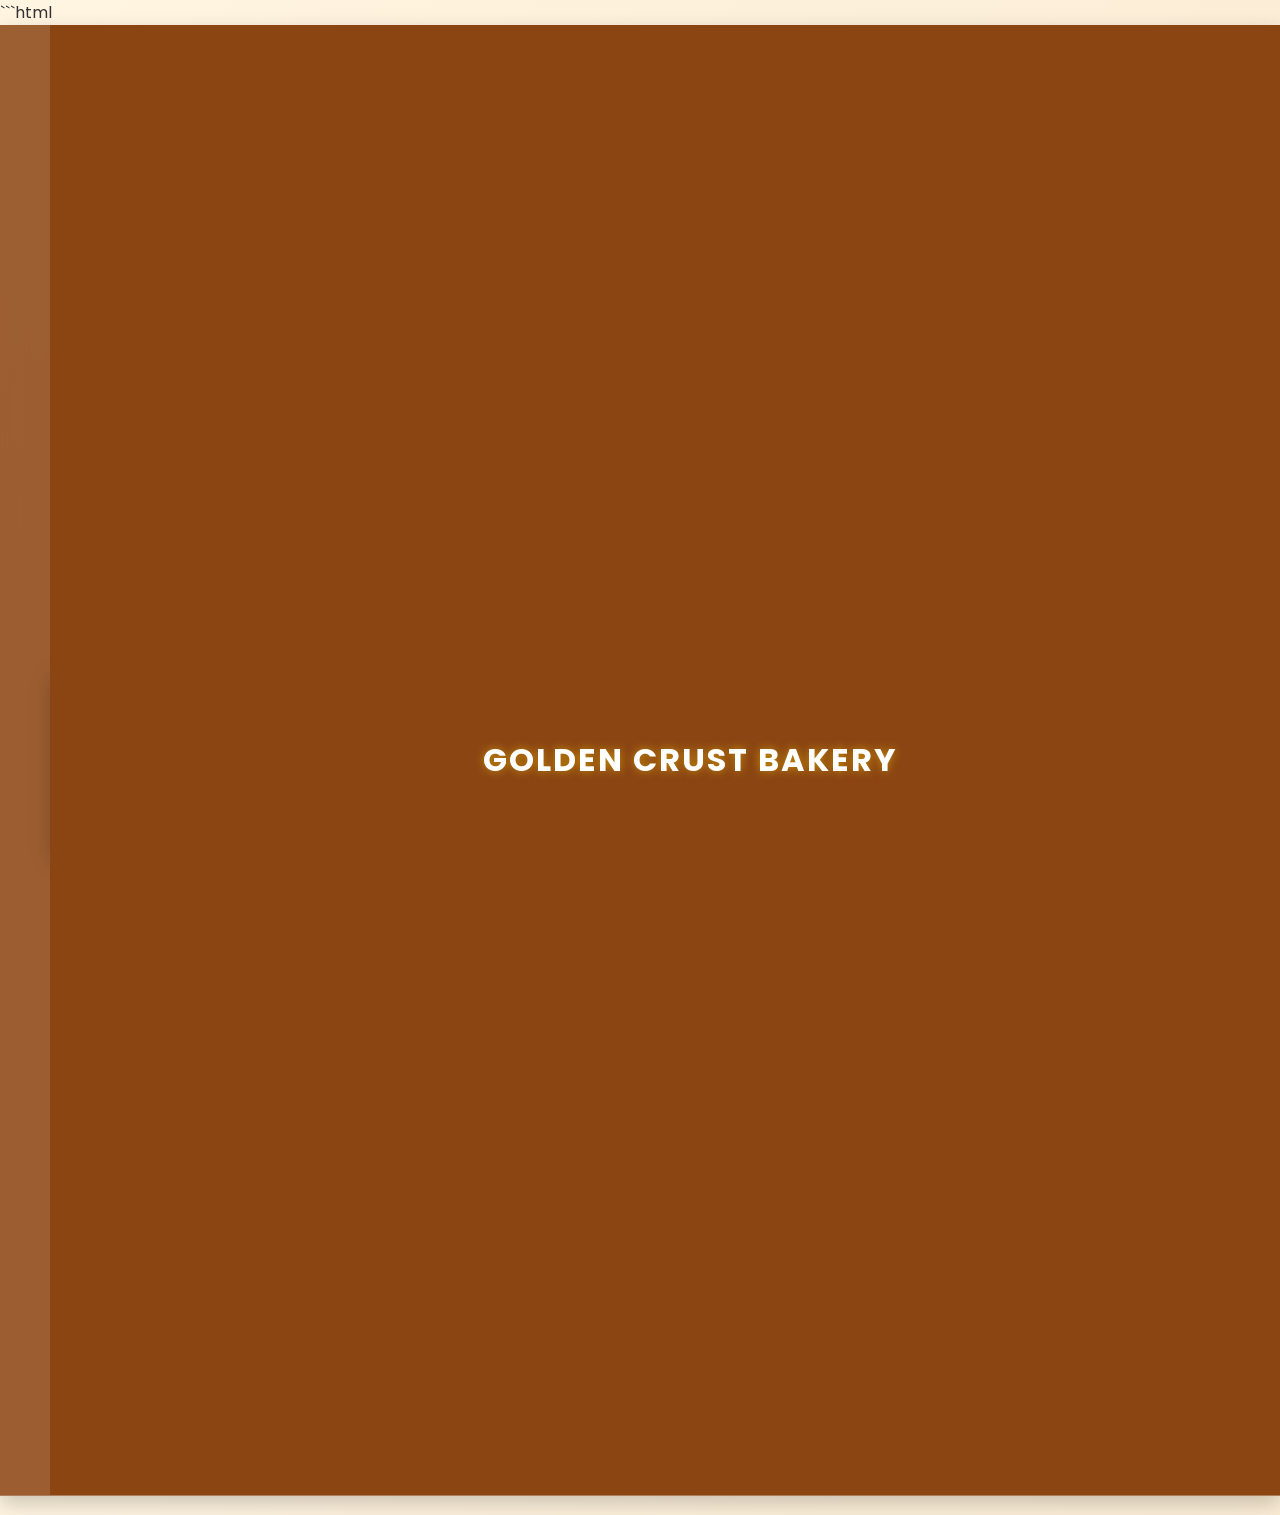
==== commit 1259709b: "Revert "Completed Part 3 functionality and SEO" This reverts commit b330bde61f098612a876d7c15a289052" ====
--- a/index.html
+++ b/index.html
@@ -28,6 +28,9 @@
 
 <body>
 
+<!-- ================= NAVIGATION BAR ================= -->
+<header>
+    <nav>
     <!-- ================= LOADER ================= -->
     <div id="loader">
         <h1>Golden Crust Bakery</h1>
@@ -268,7 +271,7 @@
             Order Now
         </a>
 
-    </section>
+</section>
 
     <!-- ================= FOOTER ================= -->
     <footer>
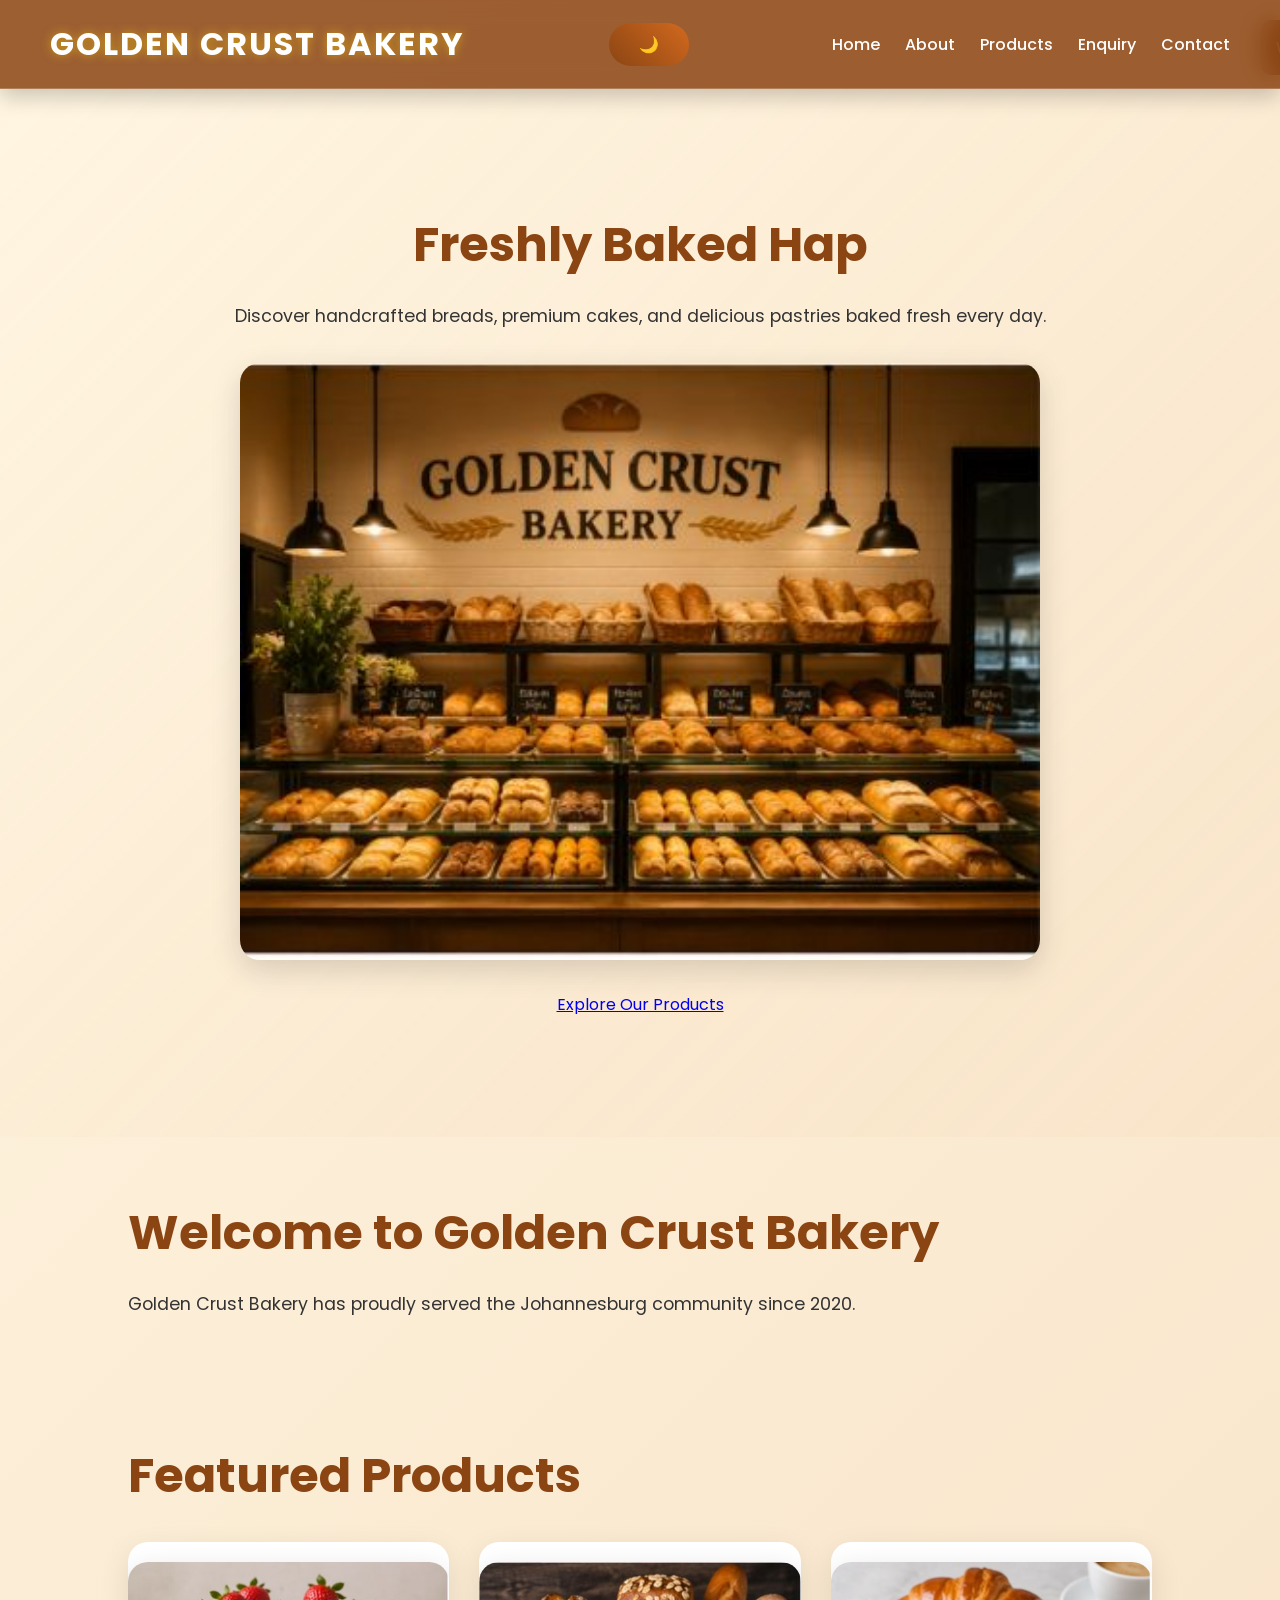
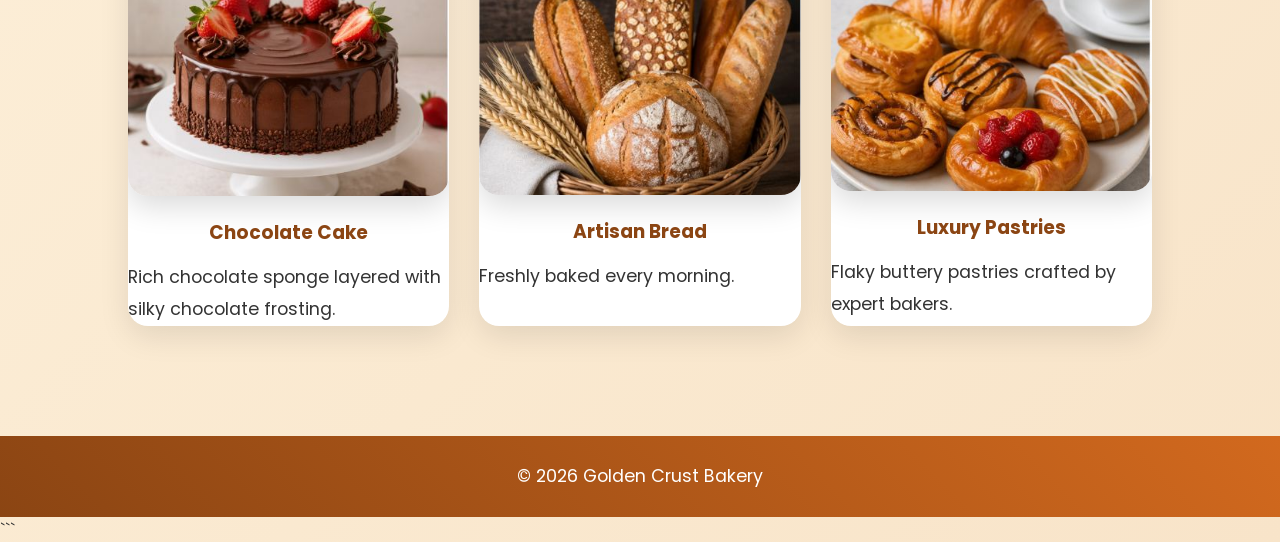
==== commit 5bf9a832: "completed code my web was working any more, the problem was that i saved the JS file as "js scipt.js" ====
--- a/index.html
+++ b/index.html
@@ -1,10 +1,9 @@
-```html
+
 <!DOCTYPE html>
 <html lang="en">
 
 <head>
 
-    <!-- SEO Meta Tags -->
     <meta charset="UTF-8">
 
     <meta name="viewport"
@@ -21,27 +20,23 @@
 
     <title>Golden Crust Bakery</title>
 
-    <!-- CSS -->
     <link rel="stylesheet" href="css/style.css">
 
 </head>
 
 <body>
 
-<!-- ================= NAVIGATION BAR ================= -->
-<header>
-    <nav>
-    <!-- ================= LOADER ================= -->
+    <!-- LOADER -->
     <div id="loader">
         <h1>Golden Crust Bakery</h1>
     </div>
 
-    <!-- ================= NOTIFICATION ================= -->
+    <!-- NOTIFICATION -->
     <div id="notification">
         Welcome to Golden Crust Bakery!
     </div>
 
-    <!-- ================= NAVIGATION ================= -->
+    <!-- NAVIGATION -->
     <header>
 
         <nav>
@@ -54,25 +49,15 @@
 
             <ul>
 
-                <li>
-                    <a href="index.html">Home</a>
-                </li>
+                <li><a href="index.html">Home</a></li>
 
-                <li>
-                    <a href="about.html">About</a>
-                </li>
+                <li><a href="about.html">About</a></li>
 
-                <li>
-                    <a href="services.html">Products</a>
-                </li>
+                <li><a href="services.html">Products</a></li>
 
-                <li>
-                    <a href="enquiry.html">Enquiry</a>
-                </li>
+                <li><a href="enquiry.html">Enquiry</a></li>
 
-                <li>
-                    <a href="contact.html">Contact</a>
-                </li>
+                <li><a href="contact.html">Contact</a></li>
 
             </ul>
 
@@ -80,7 +65,7 @@
 
     </header>
 
-    <!-- ================= HERO SECTION ================= -->
+    <!-- HERO SECTION -->
     <section class="hero">
 
         <h2 id="typing-text"></h2>
@@ -101,21 +86,19 @@
 
     </section>
 
-    <!-- ================= WELCOME SECTION ================= -->
+    <!-- WELCOME -->
     <section>
 
         <h2>Welcome to Golden Crust Bakery</h2>
 
         <p>
-            Golden Crust Bakery has proudly served
-            the Johannesburg community since 2020.
-            We specialise in handcrafted breads,
-            luxury cakes and delicious pastries.
+            Golden Crust Bakery has proudly served the
+            Johannesburg community since 2020.
         </p>
 
     </section>
 
-    <!-- ================= FEATURED PRODUCTS ================= -->
+    <!-- FEATURED PRODUCTS -->
     <section>
 
         <h2>Featured Products</h2>
@@ -130,8 +113,8 @@
                 <h3>Chocolate Cake</h3>
 
                 <p>
-                    Rich chocolate sponge layered
-                    with silky chocolate frosting.
+                    Rich chocolate sponge layered with
+                    silky chocolate frosting.
                 </p>
 
             </div>
@@ -144,8 +127,7 @@
                 <h3>Artisan Bread</h3>
 
                 <p>
-                    Freshly baked every morning
-                    using premium ingredients.
+                    Freshly baked every morning.
                 </p>
 
             </div>
@@ -153,13 +135,13 @@
             <div class="product-card">
 
                 <img src="images/pastry.jpg"
-                     alt="Luxury Pastries">
+                     alt="Pastries">
 
                 <h3>Luxury Pastries</h3>
 
                 <p>
-                    Flaky buttery pastries crafted
-                    by expert bakers.
+                    Flaky buttery pastries crafted by
+                    expert bakers.
                 </p>
 
             </div>
@@ -168,132 +150,23 @@
 
     </section>
 
-    <!-- ================= WHY CHOOSE US ================= -->
-    <section>
-
-        <h2>Why Choose Golden Crust?</h2>
-
-        <div class="product-gallery">
-
-            <div class="product-card">
-
-                <h3>Fresh Daily</h3>
-
-                <p>
-                    Every product is baked fresh
-                    every day.
-                </p>
-
-            </div>
-
-            <div class="product-card">
-
-                <h3>Premium Ingredients</h3>
-
-                <p>
-                    We use only the finest ingredients.
-                </p>
-
-            </div>
-
-            <div class="product-card">
-
-                <h3>Custom Orders</h3>
-
-                <p>
-                    Cakes and catering for special
-                    occasions.
-                </p>
-
-            </div>
-
-        </div>
-
-    </section>
-
-    <!-- ================= TESTIMONIALS ================= -->
-    <section>
-
-        <h2>Customer Reviews</h2>
-
-        <div class="product-gallery">
-
-            <div class="product-card">
-
-                <p>⭐⭐⭐⭐⭐</p>
-
-                <p>
-                    The best bakery in Johannesburg.
-                </p>
-
-                <h3>- Sarah M.</h3>
-
-            </div>
-
-            <div class="product-card">
-
-                <p>⭐⭐⭐⭐⭐</p>
-
-                <p>
-                    Fresh bread every morning.
-                </p>
-
-                <h3>- John K.</h3>
-
-            </div>
-
-            <div class="product-card">
-
-                <p>⭐⭐⭐⭐⭐</p>
-
-                <p>
-                    Amazing pastries and service.
-                </p>
-
-                <h3>- Amanda T.</h3>
-
-            </div>
-
-        </div>
-
-    </section>
-
-    <!-- ================= CALL TO ACTION ================= -->
-    <section>
-
-        <h2>Ready To Order?</h2>
-
-        <p>
-            Browse our products and place your order today.
-        </p>
-
-        <a href="enquiry.html" class="btn">
-            Order Now
-        </a>
-
-</section>
-
-    <!-- ================= FOOTER ================= -->
+    <!-- FOOTER -->
     <footer>
 
         <p>
             © 2026 Golden Crust Bakery
         </p>
 
-        <p>
-            Johannesburg, South Africa
-        </p>
-
     </footer>
 
-    <!-- ================= BACK TO TOP ================= -->
+    <!-- BACK TO TOP -->
     <button id="topBtn">
         ↑
     </button>
 
-    <!-- ================= JAVASCRIPT ================= -->
     <script src="js/script.js"></script>
 
 </body>
+
 </html>
 ```
